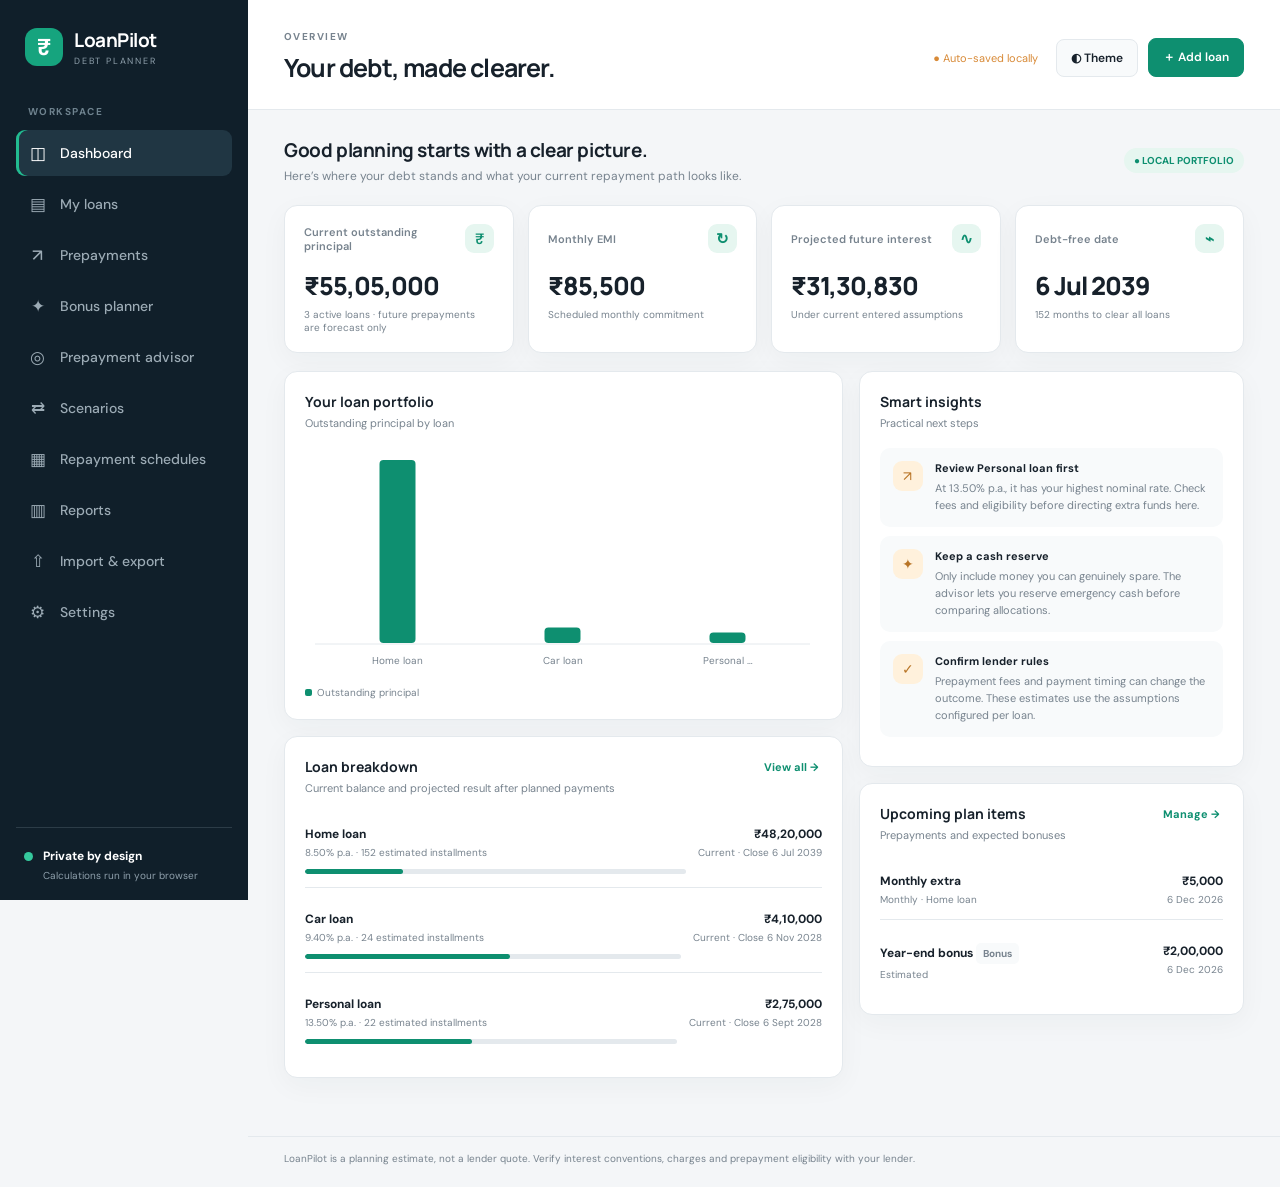
==== index.html @ 6a389bcb "Initial Commit" ====
<!doctype html>
<html lang="en">
<head>
<meta charset="utf-8"><meta name="viewport" content="width=device-width,initial-scale=1">
<title>LoanPilot — Debt Planner</title><link rel="stylesheet" href="styles.css">
</head>
<body>
<div class="app-shell">
<aside class="sidebar">
  <div class="brand"><div class="brand-mark">₹</div><div><strong>LoanPilot</strong><small>DEBT PLANNER</small></div></div>
  <div class="workspace-label">WORKSPACE</div>
  <nav id="nav">
    <button class="nav-item active" data-page="dashboard"><span>◫</span> Dashboard</button>
    <button class="nav-item" data-page="loans"><span>▤</span> My loans</button>
    <button class="nav-item" data-page="prepayments"><span>↗</span> Prepayments</button>
    <button class="nav-item" data-page="bonus"><span>✦</span> Bonus planner</button>
    <button class="nav-item" data-page="advisor"><span>◎</span> Prepayment advisor</button>
    <button class="nav-item" data-page="scenarios"><span>⇄</span> Scenarios</button>
    <button class="nav-item" data-page="schedule"><span>▦</span> Repayment schedules</button>
    <button class="nav-item" data-page="reports"><span>▥</span> Reports</button>
    <button class="nav-item" data-page="data"><span>⇧</span> Import & export</button>
    <button class="nav-item" data-page="settings"><span>⚙</span> Settings</button>
  </nav>
  <div class="sidebar-bottom"><div class="privacy-dot"></div><div><strong>Private by design</strong><small>Calculations run in your browser</small></div></div>
</aside>
<main class="main">
<header class="topbar"><div><div class="eyebrow" id="crumb">OVERVIEW</div><h1 id="pageTitle">Your debt, made clearer.</h1></div><div class="top-actions"><span id="saveStatus" class="save-status">● Unsaved changes</span><button class="btn hidden" id="resumeDraft">Resume loan draft</button><button class="btn btn-quiet" id="themeBtn">◐ Theme</button><button class="btn btn-primary" id="quickAdd">＋ Add loan</button></div></header>
<div id="content" class="content"></div>
<footer>LoanPilot is a planning estimate, not a lender quote. Verify interest conventions, charges and prepayment eligibility with your lender.</footer>
</main>
</div>
<div class="modal-backdrop hidden" id="modalBackdrop"><section class="modal" role="dialog" aria-modal="true"><div class="modal-head"><div><div class="eyebrow">PORTFOLIO</div><h2 id="modalTitle">Add loan</h2></div><button class="icon-btn" id="modalClose" aria-label="Close">×</button></div><form id="loanForm"><div class="form-grid">
<label>Loan name<input name="name" required placeholder="e.g. Home loan"></label>
<label>Lender / bank<input name="lender" placeholder="e.g. HDFC Bank"></label>
<label>Loan category<select name="category"><option>Home Loan</option><option>Personal Loan</option><option>Car Loan</option><option>Education Loan</option><option>Business Loan</option><option>Gold Loan</option><option>Loan Against Property</option><option>Other</option></select></label>
<label>Status<select name="status"><option>Active</option><option>Archived</option><option>Closed</option></select></label>
<label>Original amount (₹)<input name="originalAmount" type="number" min="0" step="0.01" required></label>
<label>Outstanding principal (₹)<input name="principal" type="number" min="0" step="0.01" required></label>
<label>Annual interest rate (%)<input name="rate" type="number" min="0" max="100" step="0.01" required></label>
<label>Monthly EMI (₹)<input name="emi" type="number" min="0" step="0.01" required></label>
<label>Remaining tenure (months)<input name="tenure" type="number" min="1" max="600" step="1" required></label>
<label>EMI due date<input name="dueDate" type="date" required></label>
<label>Interest method<select name="method"><option value="monthly">Monthly reducing balance</option><option value="daily">Daily outstanding (Actual/365)</option></select></label>
<label>Prepayment charge (%)<input name="feeRate" type="number" min="0" max="100" step="0.01" value="0"></label>
<label>Minimum prepayment (₹)<input name="minPrepay" type="number" min="0" step="1" value="0"></label>
<label>Monthly prepayment cap (% of outstanding, optional)<input name="monthlyPrepayLimitPct" type="number" min="0" max="100" step="0.01" placeholder="e.g. 10"><small>Limit is based on opening principal for each EMI month.</small></label>
<label>Financial-year cap (% of outstanding, optional)<input name="financialYearPrepayLimitPct" type="number" min="0" max="100" step="0.01" placeholder="e.g. 25"><small>Indian financial year (April–March); based on the first modeled balance in that FY. Leave blank for no cap.</small></label>
<label class="check-label"><input name="eligible" type="checkbox" checked> Eligible for prepayment</label>
<label class="wide">Notes<textarea name="notes" rows="2" placeholder="Optional lender-specific conditions"></textarea></label>
</div><div class="modal-actions"><button type="button" class="btn btn-quiet" id="cancelLoan">Cancel</button><button type="submit" class="btn btn-primary">Save loan</button></div></form></section></div>
<input type="file" id="fileInput" accept=".csv,.json" hidden>
<script src="calculations.js"></script><script src="prepayment-advisor.js"></script><script src="csv-utils.js"></script><script src="reports.js"></script><script src="app.js"></script>
</body></html>
---- styles.css ----
@import url('https://fonts.googleapis.com/css2?family=DM+Sans:wght@400;500;600;700&family=Manrope:wght@400;500;600;700;800&display=swap');
:root{--bg:#f4f6f8;--surface:#fff;--surface2:#f8fafb;--text:#17212b;--muted:#77838e;--line:#e4e9ed;--green:#0e8f70;--green2:#e6f6f0;--nav:#101f2a;--navmuted:#9cabb5;--orange:#d88a37;--red:#c95353;--shadow:0 8px 28px #132b3a0a}
*{box-sizing:border-box}body{margin:0;background:var(--bg);color:var(--text);font-family:'DM Sans',sans-serif;font-size:14px}h1,h2,h3,h4,p{margin-top:0}h1,h2,h3,.brand strong{font-family:Manrope,sans-serif}button,input,select,textarea{font:inherit}button{cursor:pointer}.app-shell{min-height:100vh;display:grid;grid-template-columns:248px minmax(0,1fr)}.sidebar{background:var(--nav);color:#fff;padding:27px 16px 18px;display:flex;flex-direction:column;min-height:100vh;position:sticky;top:0;height:100vh}.brand{display:flex;align-items:center;gap:11px;padding:0 9px 38px}.brand-mark{height:38px;width:38px;border-radius:12px;background:#16a47e;display:grid;place-items:center;font-size:23px;font-weight:800}.brand strong{font-size:19px;display:block;letter-spacing:-.5px}.brand small{display:block;font-size:9px;color:#8fa0ac;letter-spacing:1.8px;margin-top:2px}.workspace-label,.eyebrow{font-size:10px;font-weight:700;letter-spacing:1.45px;color:var(--muted)}.workspace-label{padding:0 12px 12px;color:#6e828e}.sidebar nav{display:grid;gap:5px}.nav-item{background:transparent;border:0;color:var(--navmuted);text-align:left;padding:12px;border-radius:9px;display:flex;align-items:center;gap:13px;font-weight:500;transition:.15s}.nav-item span{font-size:17px;width:19px;text-align:center}.nav-item:hover,.nav-item.active{background:#203643;color:#fff}.nav-item.active{box-shadow:inset 3px 0 #22bc91}.sidebar-bottom{margin-top:auto;border-top:1px solid #2c3c47;padding:20px 8px 0;display:flex;gap:10px;align-items:flex-start}.privacy-dot{width:9px;height:9px;background:#35c99d;border-radius:50%;margin-top:4px}.sidebar-bottom strong{font-size:12px;display:block}.sidebar-bottom small{font-size:10px;color:#8fa0ac;display:block;margin-top:5px}.main{min-width:0}.topbar{display:flex;align-items:center;justify-content:space-between;padding:30px 36px 24px;border-bottom:1px solid var(--line);background:var(--surface)}.topbar h1{font-size:25px;letter-spacing:-.8px;margin:7px 0 0}.top-actions{display:flex;align-items:center;gap:10px}.save-status{font-size:11px;color:var(--orange);margin-right:8px}.btn{border:1px solid var(--line);border-radius:8px;padding:10px 14px;font-weight:600;font-size:12px;background:var(--surface);color:var(--text);transition:.15s}.btn:hover{transform:translateY(-1px);box-shadow:var(--shadow)}.btn-primary{background:var(--green);color:#fff;border-color:var(--green)}.btn-quiet{background:var(--surface2)}.btn-danger{color:var(--red);border-color:#f0dada}.content{padding:27px 36px 42px;max-width:1600px;margin:auto}footer{font-size:10px;color:var(--muted);padding:15px 36px 22px;border-top:1px solid var(--line)}.welcome-row{display:flex;justify-content:space-between;align-items:center;margin-bottom:21px}.welcome-row h2{font-size:19px;letter-spacing:-.4px;margin:0 0 5px}.welcome-row p{margin:0;color:var(--muted);font-size:12px}.pill{display:inline-flex;align-items:center;gap:6px;border-radius:20px;padding:6px 10px;background:var(--green2);color:var(--green);font-size:10px;font-weight:700}.pill.gray{background:var(--surface2);color:var(--muted)}.stats-grid{display:grid;grid-template-columns:repeat(4,minmax(0,1fr));gap:14px;margin-bottom:18px}.stat-card,.panel,.loan-card{background:var(--surface);border:1px solid var(--line);border-radius:13px;box-shadow:var(--shadow)}.stat-card{padding:18px 19px;min-height:126px}.stat-top{display:flex;align-items:center;justify-content:space-between;color:var(--muted);font-size:11px;font-weight:600}.stat-icon{width:29px;height:29px;border-radius:9px;background:var(--green2);color:var(--green);display:grid;place-items:center;font-size:15px}.stat-value{font-family:Manrope,sans-serif;font-size:25px;font-weight:800;letter-spacing:-1px;margin:15px 0 5px;white-space:nowrap;overflow:hidden;text-overflow:ellipsis}.stat-foot{font-size:10px;color:var(--muted)}.dashboard-grid{display:grid;grid-template-columns:minmax(0,1.45fr) minmax(280px,1fr);gap:16px}.panel{padding:20px;margin-bottom:16px;min-width:0}.panel-head{display:flex;align-items:flex-start;justify-content:space-between;gap:12px;margin-bottom:18px}.panel-head h3{font-size:14px;margin:0 0 5px}.panel-head p{font-size:11px;color:var(--muted);margin:0}.link-btn{border:0;background:none;color:var(--green);font-size:11px;font-weight:700;padding:3px}.chart-wrap{height:230px;position:relative}.chart-wrap canvas{width:100%;height:100%}.legend{display:flex;gap:14px;font-size:10px;color:var(--muted);margin-top:8px}.legend span:before{content:'';display:inline-block;width:7px;height:7px;border-radius:2px;background:var(--green);margin-right:5px}.legend .orange:before{background:var(--orange)}.loan-list{display:grid;gap:10px}.loan-row{display:grid;grid-template-columns:minmax(0,1fr) auto;gap:12px;padding:13px 0;border-bottom:1px solid var(--line)}.loan-row:last-child{border:0}.loan-title{font-weight:700;font-size:12px}.loan-sub{font-size:10px;color:var(--muted);margin-top:4px}.loan-balance{text-align:right;font-weight:700;font-size:12px}.loan-balance small{display:block;color:var(--muted);font-weight:400;font-size:10px;margin-top:4px}.progress{height:5px;background:var(--line);border-radius:10px;overflow:hidden;margin-top:10px}.progress span{display:block;height:100%;background:var(--green);border-radius:10px}.insight{display:flex;gap:12px;padding:13px;background:var(--surface2);border-radius:10px;margin-bottom:9px}.insight-icon{width:30px;height:30px;flex-shrink:0;display:grid;place-items:center;border-radius:9px;background:#fff1dc;color:#b87425}.insight strong{font-size:11px;display:block;margin-bottom:5px}.insight p{font-size:11px;color:var(--muted);line-height:1.55;margin:0}.table-wrap{overflow:auto}table{width:100%;border-collapse:collapse;white-space:nowrap}th{text-align:left;padding:11px 12px;color:var(--muted);font-size:10px;text-transform:uppercase;letter-spacing:.7px;border-bottom:1px solid var(--line);background:var(--surface2)}td{padding:13px 12px;border-bottom:1px solid var(--line);font-size:12px}tr:last-child td{border-bottom:0}.num{text-align:right;font-variant-numeric:tabular-nums}.muted{color:var(--muted)}.loan-name-cell{font-weight:700}.loan-name-cell small{display:block;font-weight:400;color:var(--muted);margin-top:4px}.action-cell{display:flex;gap:5px}.small-btn{border:1px solid var(--line);border-radius:6px;padding:6px 8px;background:var(--surface);font-size:10px;font-weight:600}.small-btn:hover{border-color:var(--green);color:var(--green)}.section-heading{display:flex;justify-content:space-between;align-items:flex-start;gap:15px;margin-bottom:20px}.section-heading h2{font-size:19px;margin:0 0 5px}.section-heading p{font-size:12px;color:var(--muted);margin:0}.toolbar{display:flex;gap:8px;align-items:center;flex-wrap:wrap}.field,.toolbar input,.toolbar select{border:1px solid var(--line);background:var(--surface);color:var(--text);border-radius:8px;padding:10px 11px;min-width:120px}.toolbar input{min-width:180px}.empty{padding:40px 20px;text-align:center;color:var(--muted)}.empty strong{display:block;color:var(--text);font-size:14px;margin-bottom:8px}.form-grid{display:grid;grid-template-columns:repeat(2,minmax(0,1fr));gap:14px}.form-grid label,.control-label{display:flex;flex-direction:column;gap:7px;font-size:11px;font-weight:700;color:var(--muted)}input,select,textarea{color:var(--text)}.form-grid input,.form-grid select,.form-grid textarea,.control-input{width:100%;border:1px solid var(--line);border-radius:8px;padding:10px 11px;background:var(--surface);outline:none;min-width:0}.form-grid input:focus,.form-grid select:focus,.control-input:focus{border-color:var(--green);box-shadow:0 0 0 3px #0e8f7014}.wide{grid-column:1/-1}.check-label{display:flex!important;flex-direction:row!important;align-items:center;gap:8px}.check-label input{width:auto}.modal-backdrop{position:fixed;inset:0;background:#0b1822a6;display:grid;place-items:center;padding:20px;z-index:10}.hidden{display:none!important}.modal{background:var(--surface);width:min(800px,100%);max-height:92vh;overflow:auto;border-radius:15px;padding:24px;box-shadow:0 20px 70px #0003}.modal-head{display:flex;justify-content:space-between;align-items:flex-start;margin-bottom:23px}.modal-head h2{font-size:21px;margin:6px 0 0}.icon-btn{border:0;background:var(--surface2);width:30px;height:30px;border-radius:8px;font-size:20px}.modal-actions{display:flex;justify-content:flex-end;gap:9px;margin-top:22px}.two-col{display:grid;grid-template-columns:1fr 1fr;gap:16px}.control-panel{display:grid;grid-template-columns:repeat(3,minmax(0,1fr));gap:14px}.result-grid{display:grid;grid-template-columns:repeat(3,minmax(0,1fr));gap:12px;margin:16px 0}.result-card{background:var(--surface2);border:1px solid var(--line);border-radius:10px;padding:15px}.result-card small{color:var(--muted);font-size:10px}.result-card strong{display:block;font-family:Manrope,sans-serif;font-size:20px;margin:8px 0 4px}.result-card p{font-size:10px;color:var(--muted);margin:0}.strategy-list{display:grid;gap:9px}.strategy-item{border:1px solid var(--line);border-radius:10px;padding:13px;display:flex;justify-content:space-between;gap:12px;align-items:center}.strategy-item.best{border-color:#85cdb9;background:var(--green2)}.strategy-item strong{font-size:12px;display:block}.strategy-item small{display:block;color:var(--muted);font-size:10px;margin-top:4px}.strategy-item b{font-size:13px;text-align:right}.bar-row{display:grid;grid-template-columns:125px minmax(50px,1fr) 95px;gap:10px;align-items:center;font-size:11px;margin:13px 0}.bar-track{height:9px;background:var(--line);border-radius:10px;overflow:hidden}.bar-track span{height:100%;display:block;background:var(--green)}.warning{padding:12px 14px;background:#fff6e9;border:1px solid #f4dfbd;border-radius:9px;color:#895c26;font-size:11px;line-height:1.5;margin:14px 0}.success{padding:12px 14px;background:var(--green2);border-radius:9px;color:#16765e;font-size:11px;line-height:1.5;margin:14px 0}.inline-fields{display:flex;gap:9px;align-items:end;flex-wrap:wrap}.inline-fields label{flex:1;min-width:130px}.radio-line{display:flex;gap:15px;flex-wrap:wrap;color:var(--muted);font-size:11px}.radio-line label{display:flex;align-items:center;gap:5px}.badge{display:inline-block;background:var(--surface2);padding:4px 7px;border-radius:5px;color:var(--muted);font-size:10px}.kpi{font-size:11px;color:var(--muted)}.kpi b{color:var(--text)}body.dark{--bg:#10191f;--surface:#18242c;--surface2:#202e37;--text:#e7edf0;--muted:#a1afb8;--line:#30404a;--green2:#163e35;--shadow:0 8px 28px #00000012}body.dark .insight-icon{background:#463724}body.dark .success{background:#163e35}body.dark .warning{background:#453723;color:#f0c989}body.dark .topbar{border-color:var(--line)}body.dark .sidebar{background:#0b151b}body.dark .modal{background:var(--surface)}
@media(max-width:1150px){.app-shell{grid-template-columns:210px minmax(0,1fr)}.content{padding:24px}.topbar{padding:25px 24px}.stats-grid{grid-template-columns:repeat(2,minmax(0,1fr))}.dashboard-grid{grid-template-columns:1fr}.control-panel{grid-template-columns:repeat(2,minmax(0,1fr))}}
@media(max-width:720px){.app-shell{display:block}.sidebar{position:relative;height:auto;min-height:0;padding:15px}.brand{padding:0 5px 15px}.workspace-label,.sidebar-bottom{display:none}#nav{display:flex;overflow-x:auto;gap:5px;padding-bottom:2px}.nav-item{white-space:nowrap;padding:9px 11px;font-size:11px}.nav-item span{display:none}.topbar{padding:20px 16px;align-items:flex-start;gap:12px}.topbar h1{font-size:20px}.top-actions{flex-wrap:wrap;justify-content:flex-end}.save-status{display:none}.top-actions .btn{padding:9px;font-size:10px}.content{padding:19px 14px}.stats-grid{gap:9px}.stat-card{padding:14px;min-height:115px}.stat-value{font-size:20px}.stat-top{font-size:10px}.dashboard-grid,.two-col{grid-template-columns:1fr}.control-panel,.form-grid,.result-grid{grid-template-columns:1fr}.wide{grid-column:auto}.section-heading,.welcome-row{align-items:flex-start;flex-direction:column}.modal{padding:18px}.bar-row{grid-template-columns:95px minmax(40px,1fr) 75px}.bar-row .num{font-size:10px}footer{padding:14px;font-size:10px}}
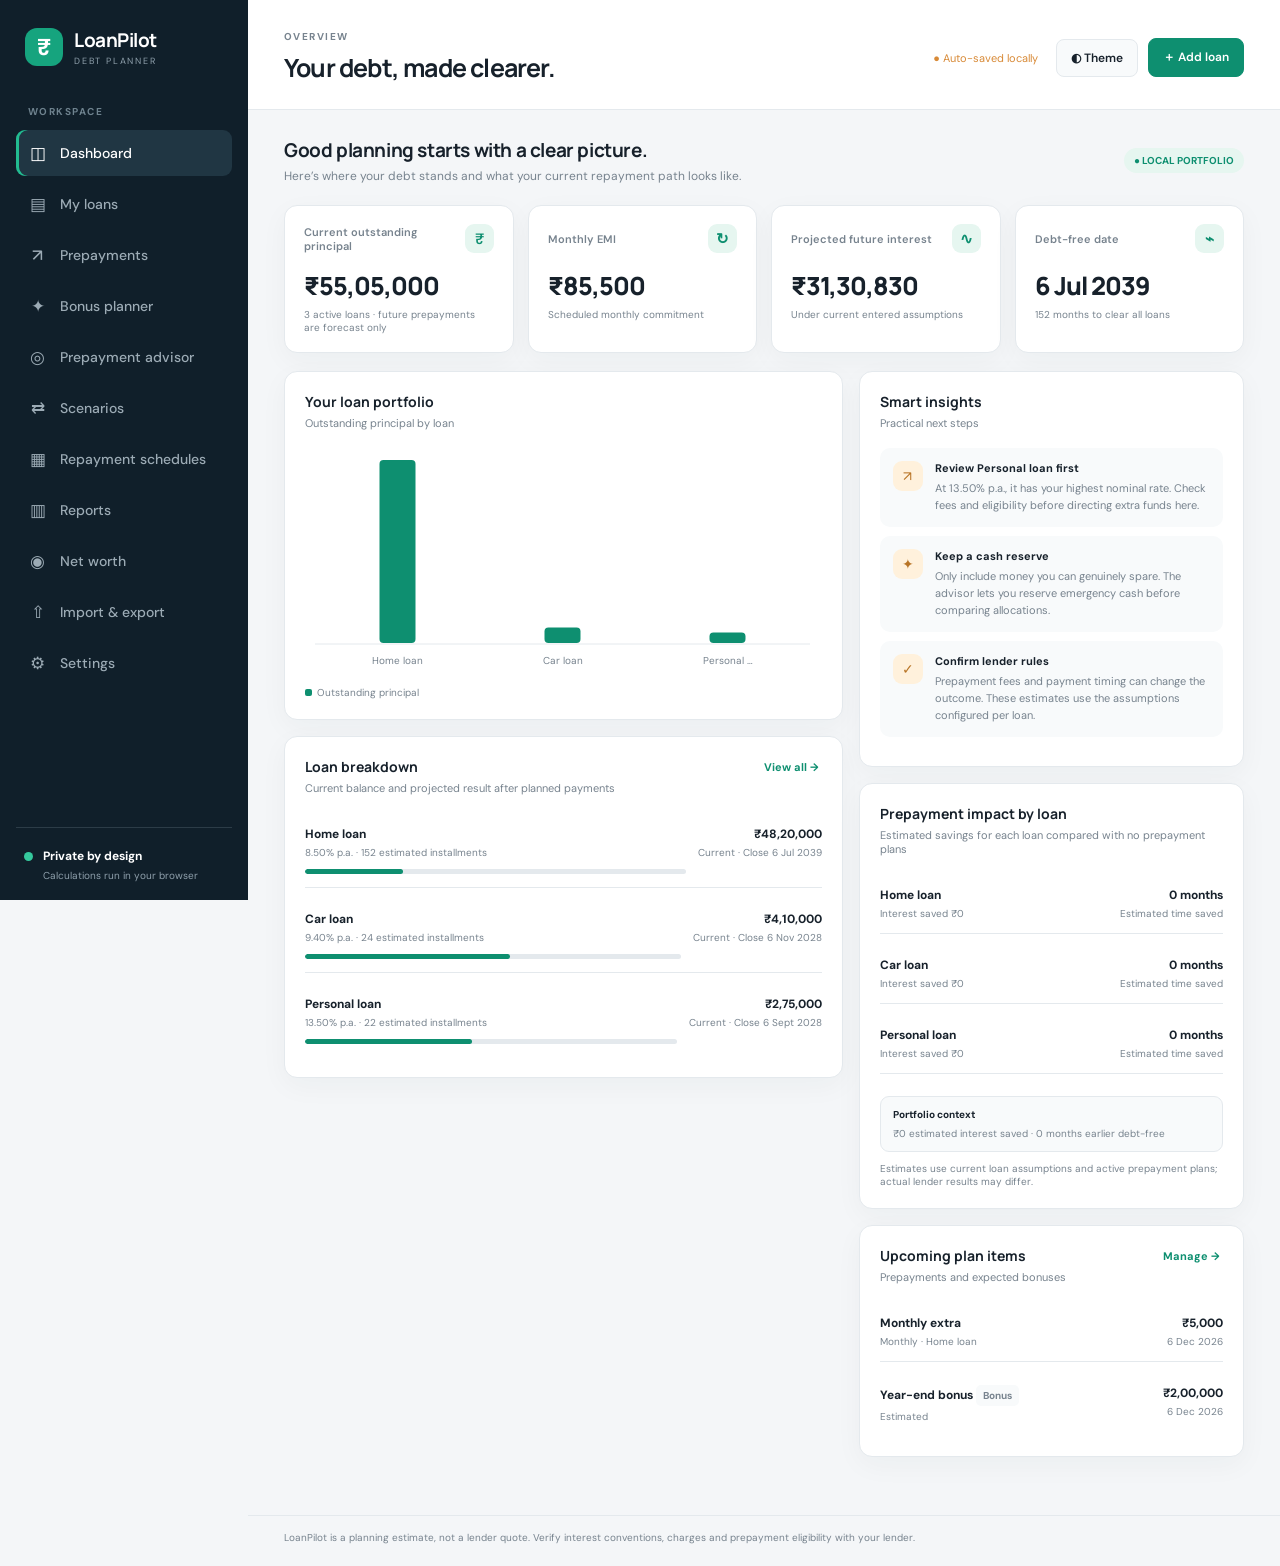
==== commit 7c9734a5: "Added Networth Feature" ====
--- a/index.html
+++ b/index.html
@@ -18,6 +18,7 @@
     <button class="nav-item" data-page="scenarios"><span>⇄</span> Scenarios</button>
     <button class="nav-item" data-page="schedule"><span>▦</span> Repayment schedules</button>
     <button class="nav-item" data-page="reports"><span>▥</span> Reports</button>
+    <button class="nav-item" data-page="networth"><span>◉</span> Net worth</button>
     <button class="nav-item" data-page="data"><span>⇧</span> Import & export</button>
     <button class="nav-item" data-page="settings"><span>⚙</span> Settings</button>
   </nav>
@@ -49,5 +50,5 @@
 <label class="wide">Notes<textarea name="notes" rows="2" placeholder="Optional lender-specific conditions"></textarea></label>
 </div><div class="modal-actions"><button type="button" class="btn btn-quiet" id="cancelLoan">Cancel</button><button type="submit" class="btn btn-primary">Save loan</button></div></form></section></div>
 <input type="file" id="fileInput" accept=".csv,.json" hidden>
-<script src="calculations.js"></script><script src="prepayment-advisor.js"></script><script src="csv-utils.js"></script><script src="reports.js"></script><script src="app.js"></script>
+<script src="calculations.js"></script><script src="prepayment-advisor.js"></script><script src="networth.js"></script><script src="csv-utils.js"></script><script src="reports.js"></script><script src="app.js"></script>
 </body></html>
--- a/styles.css
+++ b/styles.css
@@ -3,3 +3,13 @@
 *{box-sizing:border-box}body{margin:0;background:var(--bg);color:var(--text);font-family:'DM Sans',sans-serif;font-size:14px}h1,h2,h3,h4,p{margin-top:0}h1,h2,h3,.brand strong{font-family:Manrope,sans-serif}button,input,select,textarea{font:inherit}button{cursor:pointer}.app-shell{min-height:100vh;display:grid;grid-template-columns:248px minmax(0,1fr)}.sidebar{background:var(--nav);color:#fff;padding:27px 16px 18px;display:flex;flex-direction:column;min-height:100vh;position:sticky;top:0;height:100vh}.brand{display:flex;align-items:center;gap:11px;padding:0 9px 38px}.brand-mark{height:38px;width:38px;border-radius:12px;background:#16a47e;display:grid;place-items:center;font-size:23px;font-weight:800}.brand strong{font-size:19px;display:block;letter-spacing:-.5px}.brand small{display:block;font-size:9px;color:#8fa0ac;letter-spacing:1.8px;margin-top:2px}.workspace-label,.eyebrow{font-size:10px;font-weight:700;letter-spacing:1.45px;color:var(--muted)}.workspace-label{padding:0 12px 12px;color:#6e828e}.sidebar nav{display:grid;gap:5px}.nav-item{background:transparent;border:0;color:var(--navmuted);text-align:left;padding:12px;border-radius:9px;display:flex;align-items:center;gap:13px;font-weight:500;transition:.15s}.nav-item span{font-size:17px;width:19px;text-align:center}.nav-item:hover,.nav-item.active{background:#203643;color:#fff}.nav-item.active{box-shadow:inset 3px 0 #22bc91}.sidebar-bottom{margin-top:auto;border-top:1px solid #2c3c47;padding:20px 8px 0;display:flex;gap:10px;align-items:flex-start}.privacy-dot{width:9px;height:9px;background:#35c99d;border-radius:50%;margin-top:4px}.sidebar-bottom strong{font-size:12px;display:block}.sidebar-bottom small{font-size:10px;color:#8fa0ac;display:block;margin-top:5px}.main{min-width:0}.topbar{display:flex;align-items:center;justify-content:space-between;padding:30px 36px 24px;border-bottom:1px solid var(--line);background:var(--surface)}.topbar h1{font-size:25px;letter-spacing:-.8px;margin:7px 0 0}.top-actions{display:flex;align-items:center;gap:10px}.save-status{font-size:11px;color:var(--orange);margin-right:8px}.btn{border:1px solid var(--line);border-radius:8px;padding:10px 14px;font-weight:600;font-size:12px;background:var(--surface);color:var(--text);transition:.15s}.btn:hover{transform:translateY(-1px);box-shadow:var(--shadow)}.btn-primary{background:var(--green);color:#fff;border-color:var(--green)}.btn-quiet{background:var(--surface2)}.btn-danger{color:var(--red);border-color:#f0dada}.content{padding:27px 36px 42px;max-width:1600px;margin:auto}footer{font-size:10px;color:var(--muted);padding:15px 36px 22px;border-top:1px solid var(--line)}.welcome-row{display:flex;justify-content:space-between;align-items:center;margin-bottom:21px}.welcome-row h2{font-size:19px;letter-spacing:-.4px;margin:0 0 5px}.welcome-row p{margin:0;color:var(--muted);font-size:12px}.pill{display:inline-flex;align-items:center;gap:6px;border-radius:20px;padding:6px 10px;background:var(--green2);color:var(--green);font-size:10px;font-weight:700}.pill.gray{background:var(--surface2);color:var(--muted)}.stats-grid{display:grid;grid-template-columns:repeat(4,minmax(0,1fr));gap:14px;margin-bottom:18px}.stat-card,.panel,.loan-card{background:var(--surface);border:1px solid var(--line);border-radius:13px;box-shadow:var(--shadow)}.stat-card{padding:18px 19px;min-height:126px}.stat-top{display:flex;align-items:center;justify-content:space-between;color:var(--muted);font-size:11px;font-weight:600}.stat-icon{width:29px;height:29px;border-radius:9px;background:var(--green2);color:var(--green);display:grid;place-items:center;font-size:15px}.stat-value{font-family:Manrope,sans-serif;font-size:25px;font-weight:800;letter-spacing:-1px;margin:15px 0 5px;white-space:nowrap;overflow:hidden;text-overflow:ellipsis}.stat-foot{font-size:10px;color:var(--muted)}.dashboard-grid{display:grid;grid-template-columns:minmax(0,1.45fr) minmax(280px,1fr);gap:16px}.panel{padding:20px;margin-bottom:16px;min-width:0}.panel-head{display:flex;align-items:flex-start;justify-content:space-between;gap:12px;margin-bottom:18px}.panel-head h3{font-size:14px;margin:0 0 5px}.panel-head p{font-size:11px;color:var(--muted);margin:0}.link-btn{border:0;background:none;color:var(--green);font-size:11px;font-weight:700;padding:3px}.chart-wrap{height:230px;position:relative}.chart-wrap canvas{width:100%;height:100%}.legend{display:flex;gap:14px;font-size:10px;color:var(--muted);margin-top:8px}.legend span:before{content:'';display:inline-block;width:7px;height:7px;border-radius:2px;background:var(--green);margin-right:5px}.legend .orange:before{background:var(--orange)}.loan-list{display:grid;gap:10px}.loan-row{display:grid;grid-template-columns:minmax(0,1fr) auto;gap:12px;padding:13px 0;border-bottom:1px solid var(--line)}.loan-row:last-child{border:0}.loan-title{font-weight:700;font-size:12px}.loan-sub{font-size:10px;color:var(--muted);margin-top:4px}.loan-balance{text-align:right;font-weight:700;font-size:12px}.loan-balance small{display:block;color:var(--muted);font-weight:400;font-size:10px;margin-top:4px}.progress{height:5px;background:var(--line);border-radius:10px;overflow:hidden;margin-top:10px}.progress span{display:block;height:100%;background:var(--green);border-radius:10px}.insight{display:flex;gap:12px;padding:13px;background:var(--surface2);border-radius:10px;margin-bottom:9px}.insight-icon{width:30px;height:30px;flex-shrink:0;display:grid;place-items:center;border-radius:9px;background:#fff1dc;color:#b87425}.insight strong{font-size:11px;display:block;margin-bottom:5px}.insight p{font-size:11px;color:var(--muted);line-height:1.55;margin:0}.table-wrap{overflow:auto}table{width:100%;border-collapse:collapse;white-space:nowrap}th{text-align:left;padding:11px 12px;color:var(--muted);font-size:10px;text-transform:uppercase;letter-spacing:.7px;border-bottom:1px solid var(--line);background:var(--surface2)}td{padding:13px 12px;border-bottom:1px solid var(--line);font-size:12px}tr:last-child td{border-bottom:0}.num{text-align:right;font-variant-numeric:tabular-nums}.muted{color:var(--muted)}.loan-name-cell{font-weight:700}.loan-name-cell small{display:block;font-weight:400;color:var(--muted);margin-top:4px}.action-cell{display:flex;gap:5px}.small-btn{border:1px solid var(--line);border-radius:6px;padding:6px 8px;background:var(--surface);font-size:10px;font-weight:600}.small-btn:hover{border-color:var(--green);color:var(--green)}.section-heading{display:flex;justify-content:space-between;align-items:flex-start;gap:15px;margin-bottom:20px}.section-heading h2{font-size:19px;margin:0 0 5px}.section-heading p{font-size:12px;color:var(--muted);margin:0}.toolbar{display:flex;gap:8px;align-items:center;flex-wrap:wrap}.field,.toolbar input,.toolbar select{border:1px solid var(--line);background:var(--surface);color:var(--text);border-radius:8px;padding:10px 11px;min-width:120px}.toolbar input{min-width:180px}.empty{padding:40px 20px;text-align:center;color:var(--muted)}.empty strong{display:block;color:var(--text);font-size:14px;margin-bottom:8px}.form-grid{display:grid;grid-template-columns:repeat(2,minmax(0,1fr));gap:14px}.form-grid label,.control-label{display:flex;flex-direction:column;gap:7px;font-size:11px;font-weight:700;color:var(--muted)}input,select,textarea{color:var(--text)}.form-grid input,.form-grid select,.form-grid textarea,.control-input{width:100%;border:1px solid var(--line);border-radius:8px;padding:10px 11px;background:var(--surface);outline:none;min-width:0}.form-grid input:focus,.form-grid select:focus,.control-input:focus{border-color:var(--green);box-shadow:0 0 0 3px #0e8f7014}.wide{grid-column:1/-1}.check-label{display:flex!important;flex-direction:row!important;align-items:center;gap:8px}.check-label input{width:auto}.modal-backdrop{position:fixed;inset:0;background:#0b1822a6;display:grid;place-items:center;padding:20px;z-index:10}.hidden{display:none!important}.modal{background:var(--surface);width:min(800px,100%);max-height:92vh;overflow:auto;border-radius:15px;padding:24px;box-shadow:0 20px 70px #0003}.modal-head{display:flex;justify-content:space-between;align-items:flex-start;margin-bottom:23px}.modal-head h2{font-size:21px;margin:6px 0 0}.icon-btn{border:0;background:var(--surface2);width:30px;height:30px;border-radius:8px;font-size:20px}.modal-actions{display:flex;justify-content:flex-end;gap:9px;margin-top:22px}.two-col{display:grid;grid-template-columns:1fr 1fr;gap:16px}.control-panel{display:grid;grid-template-columns:repeat(3,minmax(0,1fr));gap:14px}.result-grid{display:grid;grid-template-columns:repeat(3,minmax(0,1fr));gap:12px;margin:16px 0}.result-card{background:var(--surface2);border:1px solid var(--line);border-radius:10px;padding:15px}.result-card small{color:var(--muted);font-size:10px}.result-card strong{display:block;font-family:Manrope,sans-serif;font-size:20px;margin:8px 0 4px}.result-card p{font-size:10px;color:var(--muted);margin:0}.strategy-list{display:grid;gap:9px}.strategy-item{border:1px solid var(--line);border-radius:10px;padding:13px;display:flex;justify-content:space-between;gap:12px;align-items:center}.strategy-item.best{border-color:#85cdb9;background:var(--green2)}.strategy-item strong{font-size:12px;display:block}.strategy-item small{display:block;color:var(--muted);font-size:10px;margin-top:4px}.strategy-item b{font-size:13px;text-align:right}.bar-row{display:grid;grid-template-columns:125px minmax(50px,1fr) 95px;gap:10px;align-items:center;font-size:11px;margin:13px 0}.bar-track{height:9px;background:var(--line);border-radius:10px;overflow:hidden}.bar-track span{height:100%;display:block;background:var(--green)}.warning{padding:12px 14px;background:#fff6e9;border:1px solid #f4dfbd;border-radius:9px;color:#895c26;font-size:11px;line-height:1.5;margin:14px 0}.success{padding:12px 14px;background:var(--green2);border-radius:9px;color:#16765e;font-size:11px;line-height:1.5;margin:14px 0}.inline-fields{display:flex;gap:9px;align-items:end;flex-wrap:wrap}.inline-fields label{flex:1;min-width:130px}.radio-line{display:flex;gap:15px;flex-wrap:wrap;color:var(--muted);font-size:11px}.radio-line label{display:flex;align-items:center;gap:5px}.badge{display:inline-block;background:var(--surface2);padding:4px 7px;border-radius:5px;color:var(--muted);font-size:10px}.kpi{font-size:11px;color:var(--muted)}.kpi b{color:var(--text)}body.dark{--bg:#10191f;--surface:#18242c;--surface2:#202e37;--text:#e7edf0;--muted:#a1afb8;--line:#30404a;--green2:#163e35;--shadow:0 8px 28px #00000012}body.dark .insight-icon{background:#463724}body.dark .success{background:#163e35}body.dark .warning{background:#453723;color:#f0c989}body.dark .topbar{border-color:var(--line)}body.dark .sidebar{background:#0b151b}body.dark .modal{background:var(--surface)}
 @media(max-width:1150px){.app-shell{grid-template-columns:210px minmax(0,1fr)}.content{padding:24px}.topbar{padding:25px 24px}.stats-grid{grid-template-columns:repeat(2,minmax(0,1fr))}.dashboard-grid{grid-template-columns:1fr}.control-panel{grid-template-columns:repeat(2,minmax(0,1fr))}}
 @media(max-width:720px){.app-shell{display:block}.sidebar{position:relative;height:auto;min-height:0;padding:15px}.brand{padding:0 5px 15px}.workspace-label,.sidebar-bottom{display:none}#nav{display:flex;overflow-x:auto;gap:5px;padding-bottom:2px}.nav-item{white-space:nowrap;padding:9px 11px;font-size:11px}.nav-item span{display:none}.topbar{padding:20px 16px;align-items:flex-start;gap:12px}.topbar h1{font-size:20px}.top-actions{flex-wrap:wrap;justify-content:flex-end}.save-status{display:none}.top-actions .btn{padding:9px;font-size:10px}.content{padding:19px 14px}.stats-grid{gap:9px}.stat-card{padding:14px;min-height:115px}.stat-value{font-size:20px}.stat-top{font-size:10px}.dashboard-grid,.two-col{grid-template-columns:1fr}.control-panel,.form-grid,.result-grid{grid-template-columns:1fr}.wide{grid-column:auto}.section-heading,.welcome-row{align-items:flex-start;flex-direction:column}.modal{padding:18px}.bar-row{grid-template-columns:95px minmax(40px,1fr) 75px}.bar-row .num{font-size:10px}footer{padding:14px;font-size:10px}}
+.prepayment-impact-grid{grid-template-columns:repeat(2,minmax(0,1fr))}
+.portfolio-context{display:flex;flex-wrap:wrap;justify-content:space-between;gap:6px 14px;margin-top:12px;padding:11px 12px;border:1px solid var(--line);border-radius:9px;background:var(--surface2);font-size:10px;color:var(--muted)}
+.portfolio-context strong{color:var(--text)}
+.strategy-loan-outcomes{display:grid;gap:7px;margin-top:12px}
+.strategy-loan-outcomes>div{display:grid;grid-template-columns:minmax(80px,1fr) auto;gap:2px 10px;padding:9px 10px;border-radius:8px;background:var(--surface2);font-size:11px}
+.strategy-loan-outcomes strong{text-align:right}
+.strategy-loan-outcomes small{grid-column:1/-1;color:var(--muted)}
+.scenario-selected-results{margin:14px 0}
+@media(max-width:720px){.prepayment-impact-grid{grid-template-columns:1fr}}
+.sidebar nav{flex:1;min-height:0;overflow-y:auto;align-content:start}.networth-intro{display:flex;justify-content:space-between;align-items:flex-start;gap:18px;padding:18px 20px;margin-bottom:16px;border:1px solid #cce9de;border-radius:13px;background:linear-gradient(120deg,#eef9f5,var(--surface))}.networth-intro strong{font-family:Manrope,sans-serif;font-size:14px}.networth-intro p{max-width:760px;color:var(--muted);font-size:11px;line-height:1.6;margin:6px 0 0}.projection-control{display:flex;align-items:center;justify-content:space-between;gap:24px}.projection-control h3{font-size:13px;margin:0 0 5px}.projection-control p{font-size:11px;color:var(--muted);margin:0}.projection-slider{width:min(430px,55%);display:grid;grid-template-columns:1fr;gap:8px;color:var(--green);font-size:12px;font-weight:700}.projection-slider input{width:100%;accent-color:var(--green)}.slider-range{display:flex;justify-content:space-between;font-size:9px;color:var(--muted);font-weight:500}.networth-stats{margin-bottom:16px}.networth-chart-wrap{height:280px;position:relative}.networth-chart-wrap canvas{width:100%;height:100%}.networth-legend{display:flex;flex-wrap:wrap;gap:16px;margin-top:8px;color:var(--muted);font-size:10px}.networth-legend span:before{content:'';display:inline-block;width:8px;height:8px;border-radius:50%;margin-right:6px;background:#0e8f70}.networth-legend .nw-liabilities:before{background:#d88a37}.networth-legend .nw-total:before{background:#4773c2}.networth-table{max-height:340px;margin-top:22px}.networth-table thead{position:sticky;top:0;z-index:1}.networth-editors{display:grid;grid-template-columns:repeat(2,minmax(0,1fr));gap:16px}.networth-editors .panel{min-width:0}.networth-input-table{min-width:610px}.networth-input-table td{vertical-align:middle}.networth-input-table .control-input{min-width:92px;padding:8px;font-size:11px}.networth-input-table td:first-child .control-input{min-width:150px}.networth-input-table td:last-child{padding-left:4px;padding-right:0}.networth-input-table .num{text-align:right}.assumption-fields{display:grid;grid-template-columns:repeat(2,minmax(0,1fr));gap:16px;max-width:680px}.assumption-fields small{font-size:10px;font-weight:400;color:var(--muted)}.networth-mix{display:grid;grid-template-columns:repeat(2,minmax(0,1fr));gap:14px 22px}.networth-mix-row>div:first-child{display:flex;justify-content:space-between;gap:12px;font-size:11px}.networth-mix-row strong{font-variant-numeric:tabular-nums}.networth-mix-row .progress{margin-top:7px}.networth-mix-row .progress span{background:linear-gradient(90deg,var(--green),#56c4a1)}@media(max-width:1050px){.networth-editors{grid-template-columns:1fr}.networth-mix{grid-template-columns:1fr}}@media(max-width:720px){.networth-intro,.projection-control{align-items:flex-start;flex-direction:column}.projection-slider{width:100%}.networth-stats{grid-template-columns:repeat(2,minmax(0,1fr))}.assumption-fields{grid-template-columns:1fr}.networth-chart-wrap{height:230px}}
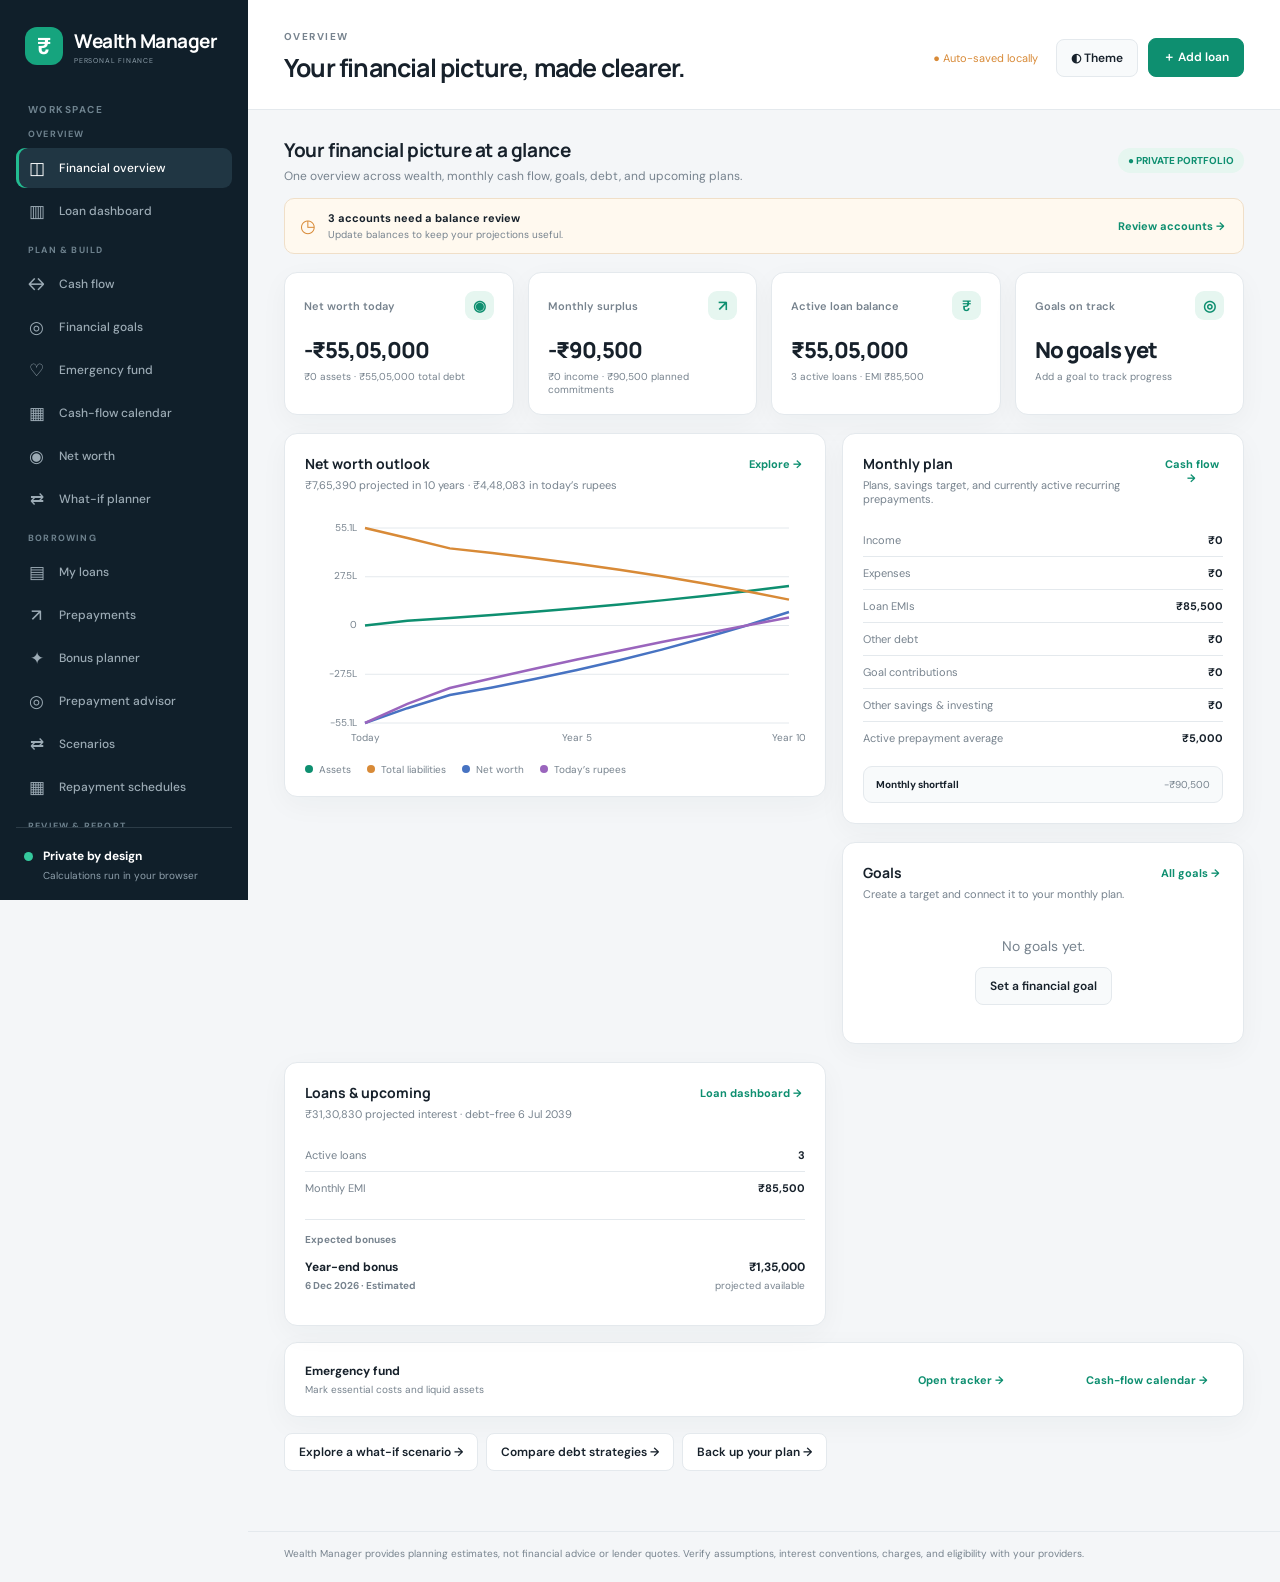
==== commit c8ebc1c0: "Refactor LoanPilot to Wealth Manager: Update test files, introduce financial planning module, and cr" ====
--- a/index.html
+++ b/index.html
@@ -2,32 +2,49 @@
 <html lang="en">
 <head>
 <meta charset="utf-8"><meta name="viewport" content="width=device-width,initial-scale=1">
-<title>LoanPilot — Debt Planner</title><link rel="stylesheet" href="styles.css">
+<title>Wealth Manager</title><link rel="stylesheet" href="styles.css">
 </head>
 <body>
 <div class="app-shell">
 <aside class="sidebar">
-  <div class="brand"><div class="brand-mark">₹</div><div><strong>LoanPilot</strong><small>DEBT PLANNER</small></div></div>
+  <div class="brand"><div class="brand-mark">₹</div><div><strong>Wealth Manager</strong><small>PERSONAL FINANCE</small></div></div>
   <div class="workspace-label">WORKSPACE</div>
   <nav id="nav">
-    <button class="nav-item active" data-page="dashboard"><span>◫</span> Dashboard</button>
-    <button class="nav-item" data-page="loans"><span>▤</span> My loans</button>
-    <button class="nav-item" data-page="prepayments"><span>↗</span> Prepayments</button>
-    <button class="nav-item" data-page="bonus"><span>✦</span> Bonus planner</button>
-    <button class="nav-item" data-page="advisor"><span>◎</span> Prepayment advisor</button>
-    <button class="nav-item" data-page="scenarios"><span>⇄</span> Scenarios</button>
-    <button class="nav-item" data-page="schedule"><span>▦</span> Repayment schedules</button>
-    <button class="nav-item" data-page="reports"><span>▥</span> Reports</button>
-    <button class="nav-item" data-page="networth"><span>◉</span> Net worth</button>
-    <button class="nav-item" data-page="data"><span>⇧</span> Import & export</button>
-    <button class="nav-item" data-page="settings"><span>⚙</span> Settings</button>
+    <div class="nav-group"><div class="nav-group-label">OVERVIEW</div>
+      <button class="nav-item active" data-page="dashboard"><span>◫</span> Financial overview</button>
+      <button class="nav-item" data-page="loanDashboard"><span>▥</span> Loan dashboard</button>
+    </div>
+    <div class="nav-group"><div class="nav-group-label">PLAN & BUILD</div>
+      <button class="nav-item" data-page="cashflow"><span>↔</span> Cash flow</button>
+      <button class="nav-item" data-page="goals"><span>◎</span> Financial goals</button>
+      <button class="nav-item" data-page="emergencyFund"><span>♡</span> Emergency fund</button>
+      <button class="nav-item" data-page="calendar"><span>▦</span> Cash-flow calendar</button>
+      <button class="nav-item" data-page="networth"><span>◉</span> Net worth</button>
+      <button class="nav-item" data-page="whatif"><span>⇄</span> What-if planner</button>
+    </div>
+    <div class="nav-group"><div class="nav-group-label">BORROWING</div>
+      <button class="nav-item" data-page="loans"><span>▤</span> My loans</button>
+      <button class="nav-item" data-page="prepayments"><span>↗</span> Prepayments</button>
+      <button class="nav-item" data-page="bonus"><span>✦</span> Bonus planner</button>
+      <button class="nav-item" data-page="advisor"><span>◎</span> Prepayment advisor</button>
+      <button class="nav-item" data-page="scenarios"><span>⇄</span> Scenarios</button>
+      <button class="nav-item" data-page="schedule"><span>▦</span> Repayment schedules</button>
+    </div>
+    <div class="nav-group"><div class="nav-group-label">REVIEW & REPORT</div>
+      <button class="nav-item" data-page="reports"><span>▥</span> Reports</button>
+      <button class="nav-item" data-page="reviews"><span>◷</span> Account reviews</button>
+    </div>
+    <div class="nav-group"><div class="nav-group-label">PORTFOLIO</div>
+      <button class="nav-item" data-page="data"><span>⇧</span> Import & export</button>
+      <button class="nav-item" data-page="settings"><span>⚙</span> Settings</button>
+    </div>
   </nav>
   <div class="sidebar-bottom"><div class="privacy-dot"></div><div><strong>Private by design</strong><small>Calculations run in your browser</small></div></div>
 </aside>
 <main class="main">
 <header class="topbar"><div><div class="eyebrow" id="crumb">OVERVIEW</div><h1 id="pageTitle">Your debt, made clearer.</h1></div><div class="top-actions"><span id="saveStatus" class="save-status">● Unsaved changes</span><button class="btn hidden" id="resumeDraft">Resume loan draft</button><button class="btn btn-quiet" id="themeBtn">◐ Theme</button><button class="btn btn-primary" id="quickAdd">＋ Add loan</button></div></header>
 <div id="content" class="content"></div>
-<footer>LoanPilot is a planning estimate, not a lender quote. Verify interest conventions, charges and prepayment eligibility with your lender.</footer>
+<footer>Wealth Manager provides planning estimates, not financial advice or lender quotes. Verify assumptions, interest conventions, charges, and eligibility with your providers.</footer>
 </main>
 </div>
 <div class="modal-backdrop hidden" id="modalBackdrop"><section class="modal" role="dialog" aria-modal="true"><div class="modal-head"><div><div class="eyebrow">PORTFOLIO</div><h2 id="modalTitle">Add loan</h2></div><button class="icon-btn" id="modalClose" aria-label="Close">×</button></div><form id="loanForm"><div class="form-grid">
@@ -50,5 +67,5 @@
 <label class="wide">Notes<textarea name="notes" rows="2" placeholder="Optional lender-specific conditions"></textarea></label>
 </div><div class="modal-actions"><button type="button" class="btn btn-quiet" id="cancelLoan">Cancel</button><button type="submit" class="btn btn-primary">Save loan</button></div></form></section></div>
 <input type="file" id="fileInput" accept=".csv,.json" hidden>
-<script src="calculations.js"></script><script src="prepayment-advisor.js"></script><script src="networth.js"></script><script src="csv-utils.js"></script><script src="reports.js"></script><script src="app.js"></script>
+<script src="calculations.js"></script><script src="prepayment-advisor.js"></script><script src="networth.js"></script><script src="financial-planning.js"></script><script src="csv-utils.js"></script><script src="reports.js"></script><script src="app.js"></script>
 </body></html>
--- a/styles.css
+++ b/styles.css
@@ -13,3 +13,7 @@
 .scenario-selected-results{margin:14px 0}
 @media(max-width:720px){.prepayment-impact-grid{grid-template-columns:1fr}}
 .sidebar nav{flex:1;min-height:0;overflow-y:auto;align-content:start}.networth-intro{display:flex;justify-content:space-between;align-items:flex-start;gap:18px;padding:18px 20px;margin-bottom:16px;border:1px solid #cce9de;border-radius:13px;background:linear-gradient(120deg,#eef9f5,var(--surface))}.networth-intro strong{font-family:Manrope,sans-serif;font-size:14px}.networth-intro p{max-width:760px;color:var(--muted);font-size:11px;line-height:1.6;margin:6px 0 0}.projection-control{display:flex;align-items:center;justify-content:space-between;gap:24px}.projection-control h3{font-size:13px;margin:0 0 5px}.projection-control p{font-size:11px;color:var(--muted);margin:0}.projection-slider{width:min(430px,55%);display:grid;grid-template-columns:1fr;gap:8px;color:var(--green);font-size:12px;font-weight:700}.projection-slider input{width:100%;accent-color:var(--green)}.slider-range{display:flex;justify-content:space-between;font-size:9px;color:var(--muted);font-weight:500}.networth-stats{margin-bottom:16px}.networth-chart-wrap{height:280px;position:relative}.networth-chart-wrap canvas{width:100%;height:100%}.networth-legend{display:flex;flex-wrap:wrap;gap:16px;margin-top:8px;color:var(--muted);font-size:10px}.networth-legend span:before{content:'';display:inline-block;width:8px;height:8px;border-radius:50%;margin-right:6px;background:#0e8f70}.networth-legend .nw-liabilities:before{background:#d88a37}.networth-legend .nw-total:before{background:#4773c2}.networth-table{max-height:340px;margin-top:22px}.networth-table thead{position:sticky;top:0;z-index:1}.networth-editors{display:grid;grid-template-columns:repeat(2,minmax(0,1fr));gap:16px}.networth-editors .panel{min-width:0}.networth-input-table{min-width:610px}.networth-input-table td{vertical-align:middle}.networth-input-table .control-input{min-width:92px;padding:8px;font-size:11px}.networth-input-table td:first-child .control-input{min-width:150px}.networth-input-table td:last-child{padding-left:4px;padding-right:0}.networth-input-table .num{text-align:right}.assumption-fields{display:grid;grid-template-columns:repeat(2,minmax(0,1fr));gap:16px;max-width:680px}.assumption-fields small{font-size:10px;font-weight:400;color:var(--muted)}.networth-mix{display:grid;grid-template-columns:repeat(2,minmax(0,1fr));gap:14px 22px}.networth-mix-row>div:first-child{display:flex;justify-content:space-between;gap:12px;font-size:11px}.networth-mix-row strong{font-variant-numeric:tabular-nums}.networth-mix-row .progress{margin-top:7px}.networth-mix-row .progress span{background:linear-gradient(90deg,var(--green),#56c4a1)}@media(max-width:1050px){.networth-editors{grid-template-columns:1fr}.networth-mix{grid-template-columns:1fr}}@media(max-width:720px){.networth-intro,.projection-control{align-items:flex-start;flex-direction:column}.projection-slider{width:100%}.networth-stats{grid-template-columns:repeat(2,minmax(0,1fr))}.assumption-fields{grid-template-columns:1fr}.networth-chart-wrap{height:230px}}
+.networth-legend .nw-real:before{background:#9a65bd}.cashflow-bars{display:grid;gap:18px}.cashflow-bar>div:first-child{display:flex;align-items:center;justify-content:space-between;font-size:11px}.cashflow-bar strong{font-variant-numeric:tabular-nums}.cashflow-bar .progress{height:8px;margin-top:7px}.goal-grid{display:grid;grid-template-columns:repeat(2,minmax(0,1fr));gap:0 16px}.goal-card{min-width:0}.goal-card h3{margin:0}.goal-name-input{width:100%;max-width:250px;border:0;border-bottom:1px solid var(--line);padding:4px 0;color:var(--text);font:inherit;font-weight:700;background:transparent}.goal-amounts{display:flex;align-items:baseline;gap:6px;margin:20px 0 8px}.goal-amounts strong{font:800 23px Manrope,sans-serif;letter-spacing:-.7px}.goal-amounts span,.goal-progress-label{color:var(--muted);font-size:10px}.goal-progress{height:9px}.goal-progress-label{display:flex;justify-content:space-between;margin-top:7px}.goal-fields{display:grid;grid-template-columns:repeat(2,minmax(0,1fr));gap:12px;margin-top:20px}.goal-fields .control-input,.scenario-assumptions .control-input{min-width:0}.scenario-assumptions{display:grid;grid-template-columns:repeat(2,minmax(0,1fr));gap:18px}.scenario-assumptions input[type=range]{width:100%;accent-color:var(--green)}.scenario-assumptions .control-label span{color:var(--green);font-weight:700}.review-due{background:#fff0e8;color:#a35b20}.review-date{min-width:145px!important}.review-interval{width:88px;min-width:70px!important}.badge.review-due{border:0}.goal-card .portfolio-context{margin-top:16px}.cashflow-bars+.portfolio-context{margin-top:20px}@media(max-width:1050px){.goal-grid{grid-template-columns:1fr}}@media(max-width:720px){.scenario-assumptions,.goal-fields{grid-template-columns:1fr}.cashflow-bars{gap:14px}.review-date{min-width:125px!important}}
+.dashboard-review-alert{display:flex;align-items:center;gap:12px;margin:-7px 0 18px;padding:12px 15px;border:1px solid #f0dfc8;border-radius:10px;background:#fff9ef}.dashboard-review-alert>span{font-size:18px;color:var(--orange)}.dashboard-review-alert>div{display:grid;gap:3px;flex:1}.dashboard-review-alert strong{font-size:11px}.dashboard-review-alert small{font-size:10px;color:var(--muted)}.brand small{font-size:7px;letter-spacing:.8px;white-space:nowrap}
+.sidebar nav{display:flex;flex-direction:column;gap:13px}.nav-group{display:grid;gap:3px}.nav-group-label{padding:0 12px 5px;color:#6e828e;font-size:9px;font-weight:700;letter-spacing:1.2px}.nav-item{padding:9px 11px;font-size:12px}.overview-grid{display:grid;grid-template-columns:minmax(0,1.35fr) minmax(280px,1fr);gap:2px 16px;align-items:start}.overview-wealth{grid-row:span 2}.overview-chart{height:245px}.overview-breakdown{display:grid;gap:0}.overview-breakdown>div{display:flex;justify-content:space-between;gap:12px;padding:9px 0;border-bottom:1px solid var(--line);font-size:11px}.overview-breakdown>div:last-child{border-bottom:0}.overview-breakdown span{color:var(--muted)}.overview-breakdown strong{font-variant-numeric:tabular-nums}.overview-goal{padding:11px 0;border-bottom:1px solid var(--line)}.overview-goal:last-child{border-bottom:0}.overview-goal>div:first-child{display:flex;justify-content:space-between;gap:10px;font-size:11px}.overview-goal>div:first-child span{color:var(--muted);text-align:right}.overview-goal .progress{height:6px;margin-top:8px}.compact-empty{padding:18px 10px}.compact-empty .btn{margin-top:12px}.upcoming-label{margin-top:15px;padding-top:13px;border-top:1px solid var(--line);font-size:10px;color:var(--muted);font-weight:700}.upcoming-empty{font-size:11px;margin-top:12px}.overview-shortcuts{display:flex;gap:8px;flex-wrap:wrap;margin:0 0 18px}.overview-stats .stat-card{min-height:116px}.overview-stats .stat-value{font-size:22px}@media(max-width:1050px){.overview-grid{grid-template-columns:1fr 1fr}.overview-wealth{grid-row:auto;grid-column:1/-1}}@media(max-width:720px){.overview-grid{grid-template-columns:1fr}.overview-wealth{grid-column:auto}.overview-chart{height:215px}.overview-stats{grid-template-columns:repeat(2,minmax(0,1fr))}.overview-shortcuts .btn{flex:1 1 100%}}
+.emergency-summary{display:grid;grid-template-columns:minmax(0,1fr) minmax(110px,220px) auto auto;align-items:center;gap:12px}.emergency-summary>div:first-child{display:grid;gap:4px}.emergency-summary strong{font-size:12px}.emergency-summary span{font-size:10px;color:var(--muted)}.emergency-summary .progress{margin:0;height:7px}.emergency-progress{height:10px;margin:20px 0}.emergency-progress span{background:linear-gradient(90deg,var(--green),#56c4a1)}.emergency-actions{display:flex;align-items:center;gap:12px;flex-wrap:wrap;font-size:11px;color:var(--muted)}.emergency-target{max-width:380px}.emergency-target small{font-weight:400}.calendar-disclaimer{padding:12px 15px;margin-bottom:16px;border:1px solid var(--line);border-radius:9px;background:var(--surface2);color:var(--muted);font-size:11px;line-height:1.6}.calendar-month .panel-head{align-items:center}.calendar-net{font-size:12px;color:var(--green)}.calendar-negative{font-size:12px;color:var(--red)}.calendar-table{min-width:680px}.calendar-table td{vertical-align:middle}.calendar-direction{display:block;color:var(--muted);font-size:9px;margin-top:3px}.calendar-in{color:var(--green)}.badge.calendar-in{background:var(--green2)}@media(max-width:720px){.emergency-summary{grid-template-columns:1fr auto}.emergency-summary .progress{grid-column:1/-1;grid-row:2}.emergency-summary .link-btn{justify-self:start}.emergency-actions{align-items:flex-start;flex-direction:column;gap:8px}}
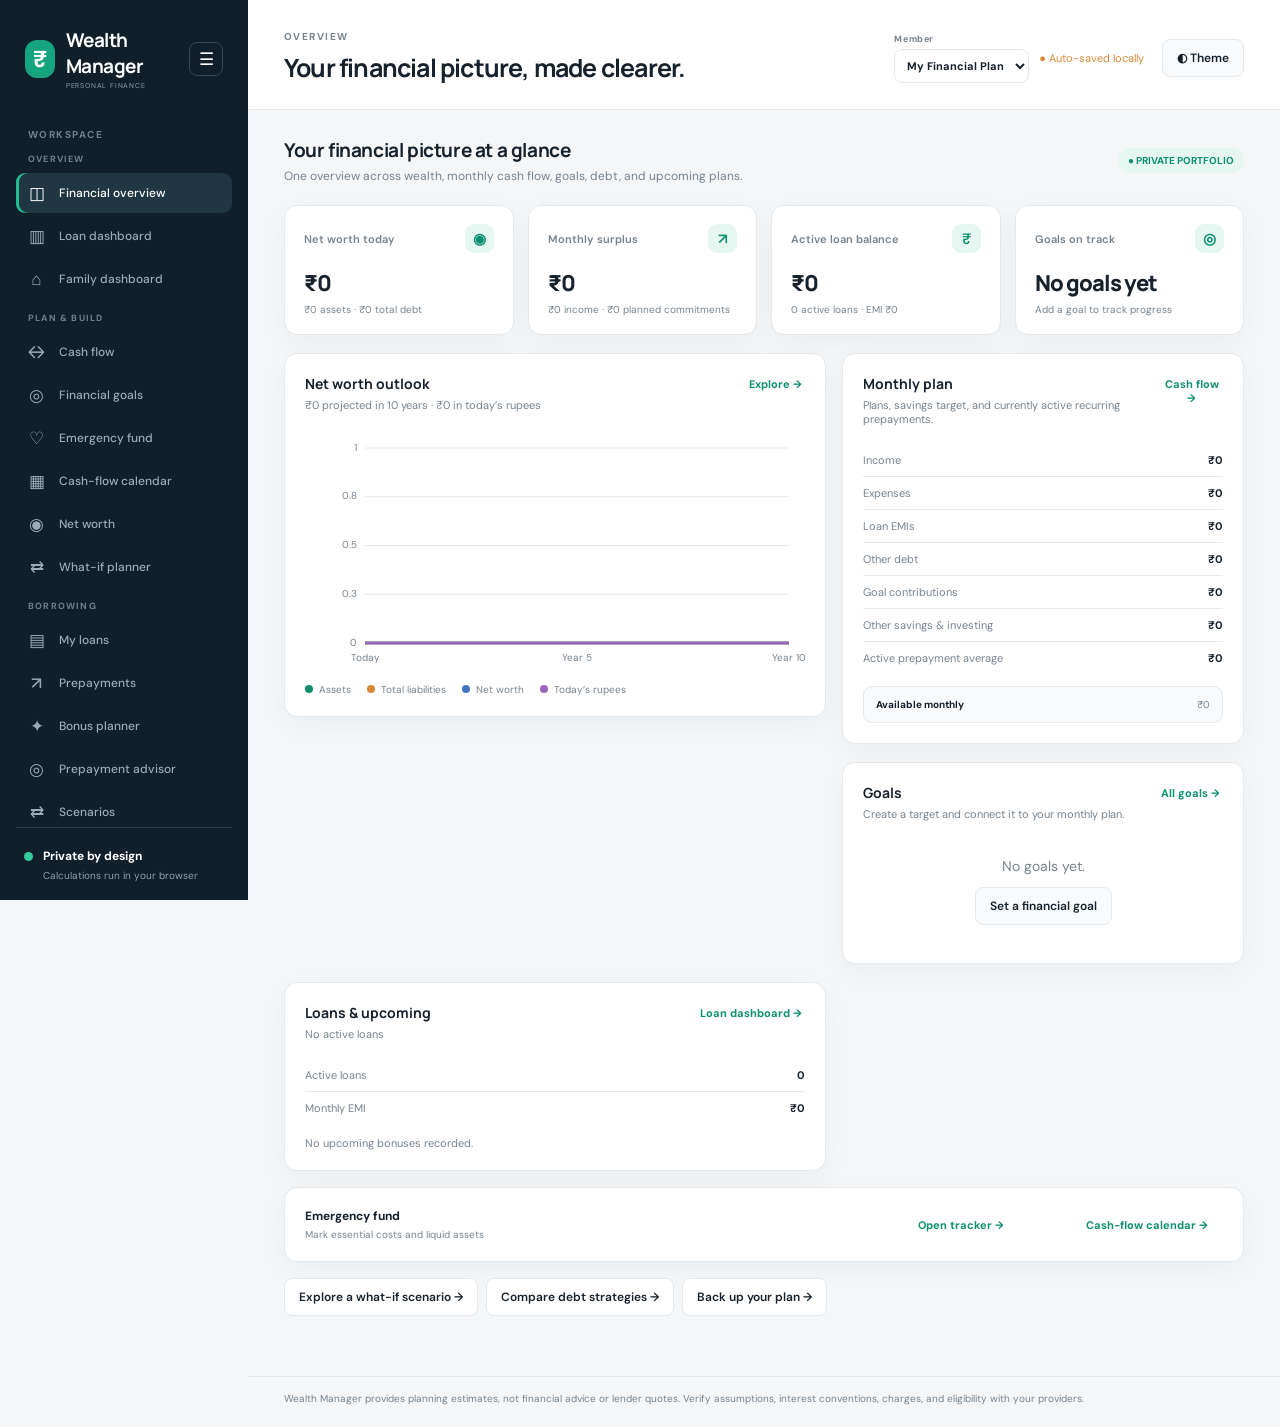
==== commit 7483f158: "feat: Enhance portfolio and family management features - Added new headers for family members, portf" ====
--- a/index.html
+++ b/index.html
@@ -7,12 +7,13 @@
 <body>
 <div class="app-shell">
 <aside class="sidebar">
-  <div class="brand"><div class="brand-mark">₹</div><div><strong>Wealth Manager</strong><small>PERSONAL FINANCE</small></div></div>
+  <div class="brand"><div class="brand-mark">₹</div><div class="brand-copy"><strong>Wealth Manager</strong><small>PERSONAL FINANCE</small></div><button class="menu-toggle" id="menuToggle" type="button" aria-label="Collapse navigation" aria-expanded="true">☰</button></div>
   <div class="workspace-label">WORKSPACE</div>
   <nav id="nav">
     <div class="nav-group"><div class="nav-group-label">OVERVIEW</div>
       <button class="nav-item active" data-page="dashboard"><span>◫</span> Financial overview</button>
       <button class="nav-item" data-page="loanDashboard"><span>▥</span> Loan dashboard</button>
+      <button class="nav-item" data-page="family"><span>⌂</span> Family dashboard</button>
     </div>
     <div class="nav-group"><div class="nav-group-label">PLAN & BUILD</div>
       <button class="nav-item" data-page="cashflow"><span>↔</span> Cash flow</button>
@@ -42,7 +43,7 @@
   <div class="sidebar-bottom"><div class="privacy-dot"></div><div><strong>Private by design</strong><small>Calculations run in your browser</small></div></div>
 </aside>
 <main class="main">
-<header class="topbar"><div><div class="eyebrow" id="crumb">OVERVIEW</div><h1 id="pageTitle">Your debt, made clearer.</h1></div><div class="top-actions"><span id="saveStatus" class="save-status">● Unsaved changes</span><button class="btn hidden" id="resumeDraft">Resume loan draft</button><button class="btn btn-quiet" id="themeBtn">◐ Theme</button><button class="btn btn-primary" id="quickAdd">＋ Add loan</button></div></header>
+<header class="topbar"><div><div class="eyebrow" id="crumb">OVERVIEW</div><h1 id="pageTitle">Your debt, made clearer.</h1></div><div class="top-actions"><label class="portfolio-switcher">Member<select id="portfolioSwitcher" aria-label="Switch family member"></select></label><span id="saveStatus" class="save-status">● Unsaved changes</span><button class="btn hidden" id="resumeDraft">Resume loan draft</button><button class="btn btn-quiet" id="themeBtn">◐ Theme</button></div></header>
 <div id="content" class="content"></div>
 <footer>Wealth Manager provides planning estimates, not financial advice or lender quotes. Verify assumptions, interest conventions, charges, and eligibility with your providers.</footer>
 </main>
@@ -67,5 +68,5 @@
 <label class="wide">Notes<textarea name="notes" rows="2" placeholder="Optional lender-specific conditions"></textarea></label>
 </div><div class="modal-actions"><button type="button" class="btn btn-quiet" id="cancelLoan">Cancel</button><button type="submit" class="btn btn-primary">Save loan</button></div></form></section></div>
 <input type="file" id="fileInput" accept=".csv,.json" hidden>
-<script src="calculations.js"></script><script src="prepayment-advisor.js"></script><script src="networth.js"></script><script src="financial-planning.js"></script><script src="csv-utils.js"></script><script src="reports.js"></script><script src="app.js"></script>
+<script src="calculations.js"></script><script src="prepayment-advisor.js"></script><script src="networth.js"></script><script src="financial-planning.js"></script><script src="portfolio-family.js"></script><script src="csv-utils.js"></script><script src="reports.js"></script><script src="app.js"></script>
 </body></html>
--- a/styles.css
+++ b/styles.css
@@ -17,3 +17,8 @@
 .dashboard-review-alert{display:flex;align-items:center;gap:12px;margin:-7px 0 18px;padding:12px 15px;border:1px solid #f0dfc8;border-radius:10px;background:#fff9ef}.dashboard-review-alert>span{font-size:18px;color:var(--orange)}.dashboard-review-alert>div{display:grid;gap:3px;flex:1}.dashboard-review-alert strong{font-size:11px}.dashboard-review-alert small{font-size:10px;color:var(--muted)}.brand small{font-size:7px;letter-spacing:.8px;white-space:nowrap}
 .sidebar nav{display:flex;flex-direction:column;gap:13px}.nav-group{display:grid;gap:3px}.nav-group-label{padding:0 12px 5px;color:#6e828e;font-size:9px;font-weight:700;letter-spacing:1.2px}.nav-item{padding:9px 11px;font-size:12px}.overview-grid{display:grid;grid-template-columns:minmax(0,1.35fr) minmax(280px,1fr);gap:2px 16px;align-items:start}.overview-wealth{grid-row:span 2}.overview-chart{height:245px}.overview-breakdown{display:grid;gap:0}.overview-breakdown>div{display:flex;justify-content:space-between;gap:12px;padding:9px 0;border-bottom:1px solid var(--line);font-size:11px}.overview-breakdown>div:last-child{border-bottom:0}.overview-breakdown span{color:var(--muted)}.overview-breakdown strong{font-variant-numeric:tabular-nums}.overview-goal{padding:11px 0;border-bottom:1px solid var(--line)}.overview-goal:last-child{border-bottom:0}.overview-goal>div:first-child{display:flex;justify-content:space-between;gap:10px;font-size:11px}.overview-goal>div:first-child span{color:var(--muted);text-align:right}.overview-goal .progress{height:6px;margin-top:8px}.compact-empty{padding:18px 10px}.compact-empty .btn{margin-top:12px}.upcoming-label{margin-top:15px;padding-top:13px;border-top:1px solid var(--line);font-size:10px;color:var(--muted);font-weight:700}.upcoming-empty{font-size:11px;margin-top:12px}.overview-shortcuts{display:flex;gap:8px;flex-wrap:wrap;margin:0 0 18px}.overview-stats .stat-card{min-height:116px}.overview-stats .stat-value{font-size:22px}@media(max-width:1050px){.overview-grid{grid-template-columns:1fr 1fr}.overview-wealth{grid-row:auto;grid-column:1/-1}}@media(max-width:720px){.overview-grid{grid-template-columns:1fr}.overview-wealth{grid-column:auto}.overview-chart{height:215px}.overview-stats{grid-template-columns:repeat(2,minmax(0,1fr))}.overview-shortcuts .btn{flex:1 1 100%}}
 .emergency-summary{display:grid;grid-template-columns:minmax(0,1fr) minmax(110px,220px) auto auto;align-items:center;gap:12px}.emergency-summary>div:first-child{display:grid;gap:4px}.emergency-summary strong{font-size:12px}.emergency-summary span{font-size:10px;color:var(--muted)}.emergency-summary .progress{margin:0;height:7px}.emergency-progress{height:10px;margin:20px 0}.emergency-progress span{background:linear-gradient(90deg,var(--green),#56c4a1)}.emergency-actions{display:flex;align-items:center;gap:12px;flex-wrap:wrap;font-size:11px;color:var(--muted)}.emergency-target{max-width:380px}.emergency-target small{font-weight:400}.calendar-disclaimer{padding:12px 15px;margin-bottom:16px;border:1px solid var(--line);border-radius:9px;background:var(--surface2);color:var(--muted);font-size:11px;line-height:1.6}.calendar-month .panel-head{align-items:center}.calendar-net{font-size:12px;color:var(--green)}.calendar-negative{font-size:12px;color:var(--red)}.calendar-table{min-width:680px}.calendar-table td{vertical-align:middle}.calendar-direction{display:block;color:var(--muted);font-size:9px;margin-top:3px}.calendar-in{color:var(--green)}.badge.calendar-in{background:var(--green2)}@media(max-width:720px){.emergency-summary{grid-template-columns:1fr auto}.emergency-summary .progress{grid-column:1/-1;grid-row:2}.emergency-summary .link-btn{justify-self:start}.emergency-actions{align-items:flex-start;flex-direction:column;gap:8px}}
+.portfolio-switcher{display:grid;gap:4px;color:var(--muted);font-size:9px;font-weight:700;letter-spacing:.6px}.portfolio-switcher select{max-width:220px;border:1px solid var(--line);border-radius:8px;background:var(--surface);color:var(--text);padding:8px;font-size:11px;letter-spacing:0}.owner-mapping{min-width:260px}.warning{line-height:1.6}.family-dashboard .table-wrap{max-width:100%}select[multiple]{min-height:76px}.nav-group-label{user-select:none}@media(max-width:720px){.topbar{align-items:flex-start;gap:12px;flex-direction:column}.top-actions{width:100%;flex-wrap:wrap}.portfolio-switcher{flex:1;min-width:160px}.portfolio-switcher select{max-width:none;width:100%}.save-status{margin:0}.section-heading{flex-direction:column}.section-heading .toolbar{width:100%}.form-grid .wide{grid-column:1/-1}}
+.brand{align-items:center}.brand-copy{min-width:0}.menu-toggle{flex:none;width:34px;height:34px;border:1px solid #354853;border-radius:8px;background:transparent;color:#fff;font-size:17px}.menu-toggle:hover{background:#203643}
+.member-add-row{display:flex;align-items:center;gap:10px;margin-bottom:14px}.member-add-row .control-input{flex:1;min-width:0}.member-name-input{min-width:150px}
+@media(min-width:721px){.app-shell.sidebar-collapsed{grid-template-columns:82px minmax(0,1fr)}.sidebar-collapsed .sidebar{padding:18px 8px}.sidebar-collapsed .brand{justify-content:center;gap:8px;padding:0 0 28px;flex-wrap:wrap}.sidebar-collapsed .brand-copy,.sidebar-collapsed .workspace-label,.sidebar-collapsed .nav-group-label,.sidebar-collapsed .sidebar-bottom>div:not(.privacy-dot){display:none}.sidebar-collapsed .menu-toggle{width:30px;height:30px}.sidebar-collapsed .nav-item{justify-content:center;gap:0;padding:10px 4px;font-size:0}.sidebar-collapsed .nav-item span{font-size:17px}.sidebar-collapsed .sidebar-bottom{justify-content:center;padding:16px 0 0}}
+@media(max-width:720px){.sidebar{padding:12px 14px}.brand{padding:0 0 0!important;display:flex;gap:10px}.brand-copy{flex:1}.menu-toggle{font-size:12px;width:auto;padding:0 10px}.workspace-label{display:none}#nav{display:none;max-height:55vh;overflow-y:auto;flex-direction:column;gap:12px;padding:14px 0 2px}.app-shell.mobile-nav-open #nav{display:flex}.app-shell.mobile-nav-open .sidebar{padding-bottom:14px}.nav-item{white-space:normal;padding:10px 11px;font-size:12px}.nav-item span{display:inline-block}.sidebar-bottom{display:none}.topbar{flex-direction:row;align-items:center}.top-actions{width:auto;justify-content:flex-end}.member-add-row{align-items:stretch;flex-direction:column}.member-add-row .btn{width:100%}}
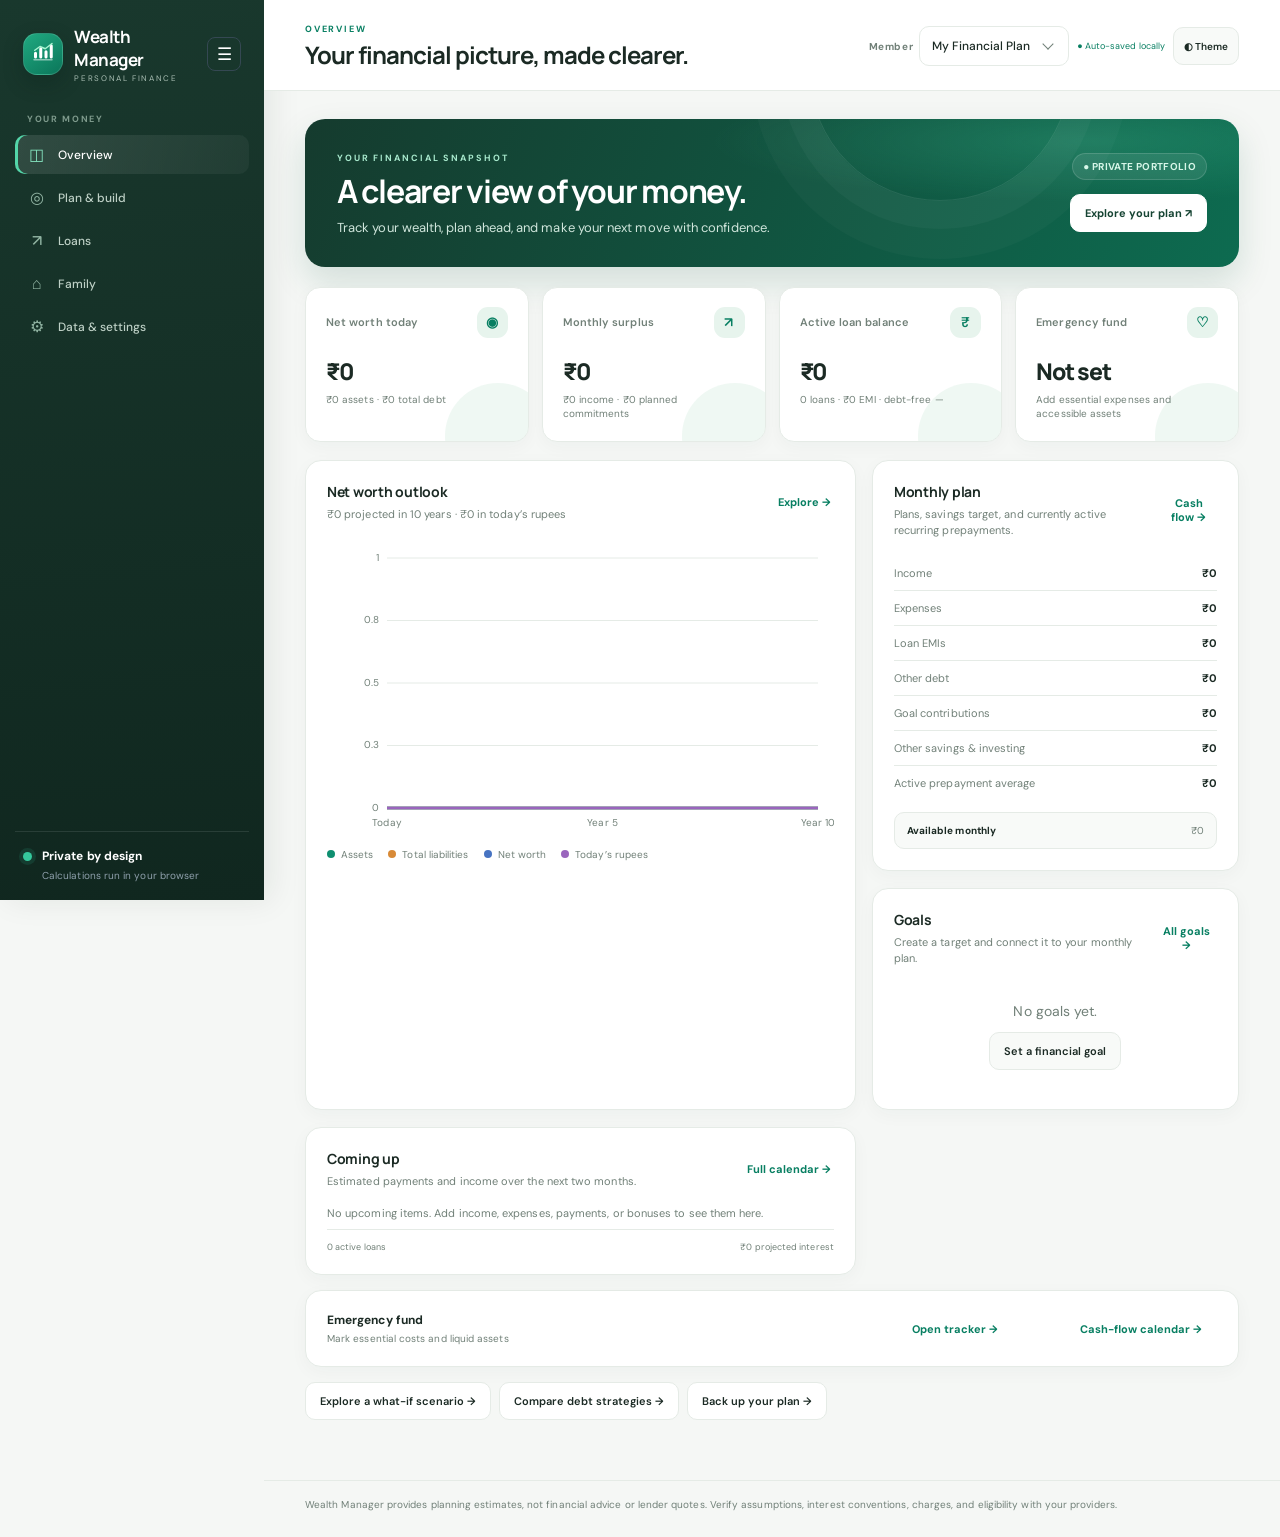
==== commit 7b6ea8fd: "Changed the UI to make it easy for users" ====
--- a/index.html
+++ b/index.html
@@ -7,37 +7,14 @@
 <body>
 <div class="app-shell">
 <aside class="sidebar">
-  <div class="brand"><div class="brand-mark">₹</div><div class="brand-copy"><strong>Wealth Manager</strong><small>PERSONAL FINANCE</small></div><button class="menu-toggle" id="menuToggle" type="button" aria-label="Collapse navigation" aria-expanded="true">☰</button></div>
-  <div class="workspace-label">WORKSPACE</div>
+  <div class="brand"><div class="brand-mark" aria-hidden="true"><svg viewBox="0 0 40 40" role="presentation"><path d="M8 27.5h24" fill="none" stroke="currentColor" stroke-width="2" stroke-linecap="round" opacity=".5"/><path d="M10 24V19m7 5V13m7 11V17m7 7V9" fill="none" stroke="currentColor" stroke-width="4" stroke-linecap="round"/><path d="m9 15 7-5 7 3 9-7" fill="none" stroke="#a7f3d0" stroke-width="2" stroke-linecap="round" stroke-linejoin="round"/></svg></div><div class="brand-copy"><strong>Wealth Manager</strong><small>PERSONAL FINANCE</small></div><button class="menu-toggle" id="menuToggle" type="button" aria-label="Collapse navigation" aria-expanded="true">☰</button></div>
   <nav id="nav">
-    <div class="nav-group"><div class="nav-group-label">OVERVIEW</div>
-      <button class="nav-item active" data-page="dashboard"><span>◫</span> Financial overview</button>
-      <button class="nav-item" data-page="loanDashboard"><span>▥</span> Loan dashboard</button>
-      <button class="nav-item" data-page="family"><span>⌂</span> Family dashboard</button>
-    </div>
-    <div class="nav-group"><div class="nav-group-label">PLAN & BUILD</div>
-      <button class="nav-item" data-page="cashflow"><span>↔</span> Cash flow</button>
-      <button class="nav-item" data-page="goals"><span>◎</span> Financial goals</button>
-      <button class="nav-item" data-page="emergencyFund"><span>♡</span> Emergency fund</button>
-      <button class="nav-item" data-page="calendar"><span>▦</span> Cash-flow calendar</button>
-      <button class="nav-item" data-page="networth"><span>◉</span> Net worth</button>
-      <button class="nav-item" data-page="whatif"><span>⇄</span> What-if planner</button>
-    </div>
-    <div class="nav-group"><div class="nav-group-label">BORROWING</div>
-      <button class="nav-item" data-page="loans"><span>▤</span> My loans</button>
-      <button class="nav-item" data-page="prepayments"><span>↗</span> Prepayments</button>
-      <button class="nav-item" data-page="bonus"><span>✦</span> Bonus planner</button>
-      <button class="nav-item" data-page="advisor"><span>◎</span> Prepayment advisor</button>
-      <button class="nav-item" data-page="scenarios"><span>⇄</span> Scenarios</button>
-      <button class="nav-item" data-page="schedule"><span>▦</span> Repayment schedules</button>
-    </div>
-    <div class="nav-group"><div class="nav-group-label">REVIEW & REPORT</div>
-      <button class="nav-item" data-page="reports"><span>▥</span> Reports</button>
-      <button class="nav-item" data-page="reviews"><span>◷</span> Account reviews</button>
-    </div>
-    <div class="nav-group"><div class="nav-group-label">PORTFOLIO</div>
-      <button class="nav-item" data-page="data"><span>⇧</span> Import & export</button>
-      <button class="nav-item" data-page="settings"><span>⚙</span> Settings</button>
+    <div class="nav-group"><div class="nav-group-label">YOUR MONEY</div>
+      <button class="nav-item active" data-page="dashboard"><span>◫</span> Overview</button>
+      <button class="nav-item" data-page="planning"><span>◎</span> Plan & build</button>
+      <button class="nav-item" data-page="borrowing"><span>↗</span> Loans</button>
+      <button class="nav-item" data-page="family"><span>⌂</span> Family</button>
+      <button class="nav-item" data-page="workspace"><span>⚙</span> Data & settings</button>
     </div>
   </nav>
   <div class="sidebar-bottom"><div class="privacy-dot"></div><div><strong>Private by design</strong><small>Calculations run in your browser</small></div></div>
@@ -68,5 +45,5 @@
 <label class="wide">Notes<textarea name="notes" rows="2" placeholder="Optional lender-specific conditions"></textarea></label>
 </div><div class="modal-actions"><button type="button" class="btn btn-quiet" id="cancelLoan">Cancel</button><button type="submit" class="btn btn-primary">Save loan</button></div></form></section></div>
 <input type="file" id="fileInput" accept=".csv,.json" hidden>
-<script src="calculations.js"></script><script src="prepayment-advisor.js"></script><script src="networth.js"></script><script src="financial-planning.js"></script><script src="portfolio-family.js"></script><script src="csv-utils.js"></script><script src="reports.js"></script><script src="app.js"></script>
+<script src="calculations.js"></script><script src="prepayment-advisor.js"></script><script src="networth.js"></script><script src="financial-planning.js"></script><script src="portfolio-family.js"></script><script src="csv-utils.js"></script><script src="reports.js"></script><script src="controls.js"></script><script src="app.js"></script>
 </body></html>
--- a/styles.css
+++ b/styles.css
@@ -22,3 +22,597 @@
 .member-add-row{display:flex;align-items:center;gap:10px;margin-bottom:14px}.member-add-row .control-input{flex:1;min-width:0}.member-name-input{min-width:150px}
 @media(min-width:721px){.app-shell.sidebar-collapsed{grid-template-columns:82px minmax(0,1fr)}.sidebar-collapsed .sidebar{padding:18px 8px}.sidebar-collapsed .brand{justify-content:center;gap:8px;padding:0 0 28px;flex-wrap:wrap}.sidebar-collapsed .brand-copy,.sidebar-collapsed .workspace-label,.sidebar-collapsed .nav-group-label,.sidebar-collapsed .sidebar-bottom>div:not(.privacy-dot){display:none}.sidebar-collapsed .menu-toggle{width:30px;height:30px}.sidebar-collapsed .nav-item{justify-content:center;gap:0;padding:10px 4px;font-size:0}.sidebar-collapsed .nav-item span{font-size:17px}.sidebar-collapsed .sidebar-bottom{justify-content:center;padding:16px 0 0}}
 @media(max-width:720px){.sidebar{padding:12px 14px}.brand{padding:0 0 0!important;display:flex;gap:10px}.brand-copy{flex:1}.menu-toggle{font-size:12px;width:auto;padding:0 10px}.workspace-label{display:none}#nav{display:none;max-height:55vh;overflow-y:auto;flex-direction:column;gap:12px;padding:14px 0 2px}.app-shell.mobile-nav-open #nav{display:flex}.app-shell.mobile-nav-open .sidebar{padding-bottom:14px}.nav-item{white-space:normal;padding:10px 11px;font-size:12px}.nav-item span{display:inline-block}.sidebar-bottom{display:none}.topbar{flex-direction:row;align-items:center}.top-actions{width:auto;justify-content:flex-end}.member-add-row{align-items:stretch;flex-direction:column}.member-add-row .btn{width:100%}}
+
+/* Responsive visual refresh */
+:root{--bg:#f3f6f4;--surface:#fff;--surface2:#f7f9f8;--text:#172923;--muted:#73827b;--line:#e3ebe6;--green:#07876b;--green2:#e7f5ef;--nav:#10251f;--navmuted:#a7b9b1;--orange:#b9782d;--red:#b84d4d;--shadow:0 10px 30px rgba(24,54,42,.055)}
+body{background:var(--bg);font-size:14px}
+.app-shell{grid-template-columns:256px minmax(0,1fr)}
+.sidebar{background:linear-gradient(180deg,#10251f 0%,#17362c 100%);padding:26px 15px 18px}
+.brand{padding-bottom:31px}
+.brand-mark{height:42px;width:42px;border-radius:14px;background:linear-gradient(145deg,#139d78,#087154);box-shadow:0 7px 18px #071b1570;color:#fff}
+.brand-mark svg{width:29px;height:29px}
+.brand strong{font-size:17px;letter-spacing:-.55px}
+.brand small{font-size:8px;letter-spacing:1.55px}
+.nav-item{border-radius:10px;transition:background .18s ease,color .18s ease,transform .18s ease}
+.nav-item:hover{transform:translateX(2px);background:#ffffff12}
+.nav-item.active{background:linear-gradient(100deg,#ffffff18,#ffffff0b);box-shadow:inset 3px 0 #45d4a5}
+.nav-item.active span{color:#7ce2bd}
+.nav-group-label{letter-spacing:1.45px}
+.sidebar-bottom{border-color:#ffffff1b}
+.topbar{padding:25px clamp(20px,3vw,46px) 21px;position:sticky;top:0;z-index:5;background:color-mix(in srgb,var(--surface) 94%,transparent);backdrop-filter:blur(14px)}
+.topbar h1{font-size:clamp(22px,2vw,28px);letter-spacing:-1px}
+.eyebrow{letter-spacing:1.6px}
+.content{padding:26px clamp(20px,3vw,46px) 38px;max-width:1700px}
+footer{padding:15px clamp(20px,3vw,46px) 22px}
+.stat-card,.panel,.loan-card{border-radius:16px;box-shadow:0 7px 24px rgba(24,54,42,.045);transition:box-shadow .2s ease,border-color .2s ease}
+.stat-card:hover,.panel:hover{box-shadow:0 12px 32px rgba(24,54,42,.075);border-color:#d5e4dc}
+.stat-card{padding:18px 20px;min-height:126px}
+.stat-icon{border-radius:10px}
+.stat-value{letter-spacing:-1.15px}
+.panel{padding:21px}
+.panel-head h3{font-size:14px;letter-spacing:-.15px}
+.chart-wrap,.overview-chart,.networth-chart-wrap{min-height:210px}
+.overview-grid{gap:14px}
+.overview-wealth{background:linear-gradient(145deg,var(--surface),color-mix(in srgb,var(--green2) 35%,var(--surface)))}
+.overview-wealth .panel-head{align-items:center}
+.overview-wealth .panel-head p{line-height:1.55}
+.overview-breakdown>div{padding:11px 0}
+.overview-shortcuts .btn{border-radius:10px}
+.btn{border-radius:10px;transition:transform .16s ease,box-shadow .16s ease,background .16s ease}
+.btn-primary{background:linear-gradient(135deg,#0b9876,#087457);border-color:#087457;box-shadow:0 5px 13px #07876b20}
+.btn-primary:hover{background:linear-gradient(135deg,#087f63,#075e48)}
+.pill{letter-spacing:.35px}
+.progress{height:6px}
+.loan-row{padding:14px 0}
+.table-wrap{border-radius:10px}
+th{letter-spacing:.8px}
+.welcome-row{align-items:flex-start}
+.welcome-row h2{font-size:21px;letter-spacing:-.65px}
+.dashboard-review-alert{border-radius:12px}
+canvas{display:block}
+body.dark{--bg:#101815;--surface:#17211d;--surface2:#1d2923;--text:#e7f0ea;--muted:#a0afa6;--line:#2b3931;--green:#50c69c;--green2:#203b30;--nav:#0c1713;--navmuted:#a7b9b1;--orange:#e2a14f;--red:#ed7777;--shadow:0 10px 30px rgba(0,0,0,.15)}
+body.dark .sidebar{background:linear-gradient(180deg,#0c1713 0%,#12271e 100%)}
+body.dark .overview-wealth{background:linear-gradient(145deg,var(--surface),#1b3026)}
+body.dark .insight{background:var(--surface2)}
+body.dark .insight-icon{background:#3a3021;color:#f0bd75}
+body.dark .dashboard-review-alert{background:#302719;border-color:#594728}
+@media(max-width:1100px){
+ .app-shell{grid-template-columns:220px minmax(0,1fr)}
+ .content{padding-left:22px;padding-right:22px}
+ .topbar{padding-left:22px;padding-right:22px}
+ .stats-grid{gap:10px}
+ .stat-card{padding:16px}
+ .stat-value{font-size:22px}
+ .top-actions{gap:7px}
+ .save-status{font-size:10px;margin-right:0}
+}
+@media(max-width:820px){
+ .app-shell{grid-template-columns:200px minmax(0,1fr)}
+ .brand{gap:8px;padding-left:4px;padding-right:4px}
+ .brand-mark{width:38px;height:38px}
+ .brand strong{font-size:15px}
+ .topbar{align-items:flex-start;gap:14px}
+ .top-actions{flex-wrap:wrap;justify-content:flex-end}
+ .portfolio-switcher{font-size:10px}
+ .dashboard-grid,.overview-grid{grid-template-columns:1fr}
+ .overview-wealth{grid-column:auto;grid-row:auto}
+ .stats-grid{grid-template-columns:repeat(2,minmax(0,1fr))}
+ .overview-stats{grid-template-columns:repeat(2,minmax(0,1fr))}
+ .networth-editors{grid-template-columns:1fr}
+}
+@media(max-width:720px){
+ .app-shell{display:flex;flex-direction:column}
+ .sidebar{position:relative;top:auto;width:100%;height:auto;min-height:0;padding:12px 16px}
+ .brand{gap:11px;padding:0!important}
+ .brand-mark{width:38px;height:38px}
+ .brand-copy{flex:1}
+ .brand strong{font-size:16px}
+ .menu-toggle{border:1px solid #ffffff2a;background:#ffffff0d;color:white;border-radius:9px;min-height:36px}
+ .app-shell.mobile-nav-open .sidebar{box-shadow:0 14px 25px #071b1533}
+ #nav{max-height:55vh}
+ .main{width:100%}
+ .topbar{position:relative;display:flex;flex-direction:column;align-items:stretch;gap:13px;padding:18px 17px 16px}
+ .topbar h1{font-size:22px;margin-top:5px}
+ .top-actions{width:100%;justify-content:flex-start;gap:8px}
+ .portfolio-switcher{flex:1 1 125px}
+ .portfolio-switcher select{max-width:100%}
+ .save-status{flex:1 1 100%;order:3}
+ .top-actions .btn{padding:9px 11px}
+ .content{padding:19px 14px 28px}
+ footer{padding:14px 16px 20px;line-height:1.55}
+ .welcome-row{gap:10px;flex-direction:column}
+ .welcome-row h2{font-size:19px}
+ .welcome-row .pill{align-self:flex-start}
+ .stats-grid,.overview-stats{grid-template-columns:repeat(2,minmax(0,1fr));gap:9px}
+ .stat-card{padding:14px 12px;min-height:112px}
+ .stat-top{gap:5px;font-size:10px}
+ .stat-icon{width:26px;height:26px;flex:0 0 26px}
+ .stat-value,.overview-stats .stat-value{font-size:19px;letter-spacing:-.8px;margin:13px 0 5px}
+ .stat-foot{font-size:9px;line-height:1.4}
+ .panel{padding:16px;border-radius:14px;margin-bottom:12px}
+ .panel-head{gap:8px;margin-bottom:13px}
+ .panel-head h3{font-size:13px}
+ .panel-head p{line-height:1.45}
+ .chart-wrap{height:205px}
+ .overview-chart{height:220px}
+ .networth-chart-wrap{height:225px;min-height:0}
+ .overview-grid{gap:0}
+ .overview-grid .panel{min-width:0}
+ .section-heading{flex-direction:column;gap:12px}
+ .section-heading>.toolbar{width:100%}
+ .section-heading>.toolbar .btn{flex:1}
+ .toolbar{width:100%}
+ .toolbar input,.toolbar select,.field{min-width:0;flex:1}
+ .form-grid,.scenario-assumptions,.goal-fields{grid-template-columns:1fr}
+ .wide{grid-column:auto}
+ .result-grid{grid-template-columns:1fr}
+ .emergency-summary{grid-template-columns:1fr auto}
+ .action-cell{flex-wrap:wrap}
+ .table-wrap{max-width:calc(100vw - 62px)}
+ .modal{width:calc(100% - 22px);max-height:calc(100vh - 22px);padding:18px}
+}
+@media(max-width:380px){
+ .content{padding-left:11px;padding-right:11px}
+ .stats-grid,.overview-stats{gap:7px}
+ .stat-card{padding:12px 10px}
+ .stat-value,.overview-stats .stat-value{font-size:17px}
+ .top-actions .btn{font-size:11px;padding:8px}
+}
+@media(prefers-reduced-motion:reduce){
+ *,*::before,*::after{scroll-behavior:auto!important;animation-duration:.01ms!important;animation-iteration-count:1!important;transition-duration:.01ms!important}
+}
+
+/* Full interface redesign */
+:root{--bg:#f5f7f5;--surface:#fff;--surface2:#f8faf8;--text:#1b2a24;--muted:#718078;--line:#e5ebe6;--green:#087f62;--green2:#e7f4ed;--nav:#142b23;--navmuted:#bdcdc4;--orange:#b77a32;--red:#b84d4d;--shadow:0 8px 26px rgba(31,55,43,.045)}
+body{background:var(--bg);color:var(--text);font-size:14px;letter-spacing:.005em}
+.app-shell{grid-template-columns:264px minmax(0,1fr);background:var(--bg)}
+.sidebar{padding:25px 15px 18px;background:linear-gradient(175deg,#19382d 0%,#10271f 100%);box-shadow:7px 0 30px rgba(16,39,31,.08)}
+.brand{padding:0 8px 30px}
+.brand-mark{height:42px;width:42px;border:1px solid #ffffff20;border-radius:14px;background:linear-gradient(145deg,#20a980,#0b765a);box-shadow:0 8px 20px #071d1545}
+.brand-mark svg{height:30px;width:30px}
+.brand strong{font-size:17px;letter-spacing:-.55px}
+.brand small{font-size:8px;letter-spacing:1.65px;color:#a9beb3}
+.workspace-label{color:#91aa9e;letter-spacing:1.8px}
+.sidebar nav{gap:14px}
+.nav-group{gap:4px}
+.nav-group-label{padding:0 12px 6px;color:#7e9a8c;font-size:9px;letter-spacing:1.65px}
+.nav-item{min-height:39px;padding:9px 12px;color:#bed0c6;border-radius:10px;font-size:12px;gap:12px}
+.nav-item span{font-size:16px;color:#91b4a3}
+.nav-item:hover{background:#ffffff12;color:#fff}
+.nav-item.active{background:linear-gradient(105deg,#ffffff1c,#ffffff0b);box-shadow:inset 3px 0 #53d6a9;color:#fff}
+.nav-item.active span{color:#83e2bd}
+.sidebar-bottom{border-color:#ffffff1a;padding:16px 8px 0}
+.privacy-dot{box-shadow:0 0 0 4px #35c99d20}
+.main{min-width:0}
+.topbar{position:relative;display:flex;align-items:center;gap:18px;padding:23px clamp(22px,3.2vw,48px) 20px;background:var(--surface);border-bottom:1px solid var(--line)}
+.topbar h1{font-size:24px;letter-spacing:-1px;line-height:1.2;margin:6px 0 0}
+.eyebrow{color:var(--green);font-size:9px;letter-spacing:1.8px}
+.top-actions{gap:9px;flex-wrap:wrap;justify-content:flex-end}
+.portfolio-switcher{font-size:10px;font-weight:700;color:var(--muted)}
+.portfolio-switcher select{border:1px solid var(--line);border-radius:9px;padding:9px 30px 9px 11px;background:var(--surface2);color:var(--text)}
+.save-status{font-size:10px;margin:0 4px;color:var(--green)}
+.btn{min-height:38px;padding:9px 14px;border-radius:10px;border-color:var(--line);font-size:11px;box-shadow:none}
+.btn:hover{transform:translateY(-1px);box-shadow:0 6px 15px rgba(27,57,43,.1)}
+.btn-primary{background:linear-gradient(135deg,#0a9971,#087455);border-color:#087455;color:#fff}
+.btn-quiet{background:var(--surface2)}
+.content{width:100%;max-width:1700px;padding:28px clamp(22px,3.2vw,48px) 42px}
+footer{padding:16px clamp(22px,3.2vw,48px) 24px;border-color:var(--line);line-height:1.6}
+.welcome-row{position:relative;isolation:isolate;overflow:hidden;display:flex;align-items:center;justify-content:space-between;gap:20px;min-height:168px;margin:0 0 20px;padding:28px 32px;border:0;border-radius:20px;color:#fff;background:radial-gradient(ellipse at 84% 15%,#47c79b40 0,transparent 34%),linear-gradient(112deg,#153b2e 0%,#0d6b50 100%);box-shadow:0 15px 34px rgba(12,84,61,.15)}
+.welcome-row:after{position:absolute;z-index:-1;content:"";width:260px;height:260px;right:18%;top:-180px;border:1px solid #ffffff18;border-radius:50%;box-shadow:0 0 0 28px #ffffff08,0 0 0 58px #ffffff06}
+.welcome-row h2{font-size:clamp(23px,2.6vw,32px);letter-spacing:-1.25px;line-height:1.15;margin:8px 0}
+.welcome-row p{max-width:530px;margin:0;color:#d0e6dc;font-size:13px;line-height:1.55}
+.hero-kicker{font-size:9px;font-weight:700;letter-spacing:1.9px;color:#a8e9cd}
+.hero-actions{display:flex;align-items:flex-end;flex-direction:column;gap:14px;flex-shrink:0}
+.hero-actions .pill{background:#ffffff16;color:#d7f6e8;border:1px solid #ffffff24}
+.hero-cta{background:#fff;color:#164433;border-color:#fff;font-weight:700}
+.hero-cta:hover{background:#eaf8f1;border-color:#eaf8f1}
+.stats-grid{gap:13px;margin-bottom:18px}
+.stat-card{position:relative;overflow:hidden;min-height:132px;padding:19px 20px;background:var(--surface);border:1px solid var(--line);border-radius:15px;box-shadow:0 5px 18px rgba(31,55,43,.035)}
+.stat-card:after{position:absolute;content:"";right:-23px;bottom:-48px;width:106px;height:106px;border-radius:50%;background:var(--green2);opacity:.65}
+.stat-top{position:relative;z-index:1;color:var(--muted);font-size:11px}
+.stat-icon{width:31px;height:31px;border-radius:11px;background:var(--green2);font-size:14px}
+.stat-value{position:relative;z-index:1;font-size:26px;letter-spacing:-1.2px;margin:17px 0 6px}
+.stat-foot{position:relative;z-index:1;font-size:10px;line-height:1.45}
+.overview-stats .stat-card{min-height:132px}
+.overview-stats .stat-value{font-size:clamp(19px,2vw,25px)}
+.overview-grid{grid-template-columns:minmax(0,1.5fr) minmax(300px,1fr);gap:2px 16px}
+.overview-wealth{grid-row:span 2;align-self:stretch;background:var(--surface)}
+.panel,.loan-card{padding:21px;background:var(--surface);border:1px solid var(--line);border-radius:16px;box-shadow:0 5px 18px rgba(31,55,43,.035)}
+.panel{margin-bottom:15px}
+.panel-head{align-items:center;margin-bottom:17px}
+.panel-head h3{font-size:14px;letter-spacing:-.25px}
+.panel-head p{font-size:11px;line-height:1.5}
+.link-btn{color:var(--green);font-size:11px}
+.networth-chart-wrap{height:270px;min-height:0}
+.overview-chart{height:300px;min-height:0}
+.chart-wrap{height:240px}
+.networth-legend{gap:9px 15px;font-size:10px}
+.networth-legend span,.legend span{display:inline-flex;align-items:center}
+.overview-breakdown>div{padding:10px 0;font-size:11px}
+.portfolio-context{border-radius:10px;background:var(--surface2)}
+.overview-goal{padding:12px 0}
+.overview-goal>div:first-child{font-size:11px}
+.progress{height:7px;background:#edf1ed;border-radius:20px}
+.progress span{background:linear-gradient(90deg,#087f62,#44c69a)}
+.insight{background:#f7faf7;border:1px solid #edf2ed;border-radius:12px;padding:14px}
+.insight-icon{border-radius:10px}
+.dashboard-review-alert{margin:0 0 17px;border-radius:12px}
+.section-heading{margin-bottom:22px}
+.section-heading h2{font-size:23px;letter-spacing:-.8px}
+.section-heading p{font-size:12px;line-height:1.55}
+.table-wrap{border:1px solid var(--line);border-radius:11px}
+table{min-width:600px}
+th{padding:12px 13px;background:#f6f8f6;color:#6d7b73;font-size:9px;letter-spacing:1px}
+td{padding:13px;font-size:11px}
+.small-btn{border-radius:8px;padding:7px 9px}
+.field,.toolbar input,.toolbar select,.form-grid input,.form-grid select,.form-grid textarea,.control-input{border-radius:9px;border-color:#dfe7e1;background:var(--surface)}
+.form-grid input:focus,.form-grid select:focus,.control-input:focus{border-color:#159a73;box-shadow:0 0 0 3px #0e8f7014}
+.badge{border-radius:20px;background:#eef4ef}
+.modal{border-radius:17px}
+body.dark{--bg:#111915;--surface:#19231e;--surface2:#202c25;--text:#e7efe9;--muted:#9caba2;--line:#2d3b33;--green:#5bd1a5;--green2:#223b30;--nav:#0d1d16;--navmuted:#bdcdc4;--orange:#e2a14f;--red:#ed7777;--shadow:0 8px 26px rgba(0,0,0,.16)}
+body.dark .sidebar{background:linear-gradient(175deg,#10241b 0%,#0b1912 100%)}
+body.dark .welcome-row{background:radial-gradient(ellipse at 84% 15%,#47c79b30 0,transparent 34%),linear-gradient(112deg,#183c2e 0%,#0d654b 100%)}
+body.dark .hero-cta{background:#f2f8f4;color:#164433}
+body.dark .stat-card:after{background:#274233}
+body.dark .overview-wealth,body.dark .panel,body.dark .stat-card{background-color:var(--surface)}
+body.dark .insight{background:var(--surface2);border-color:var(--line)}
+body.dark th{background:#202c25}
+body.dark .portfolio-switcher select{background:var(--surface2);color:var(--text)}
+body.dark .progress{background:#2d3b33}
+@media(max-width:1100px){
+ .app-shell{grid-template-columns:228px minmax(0,1fr)}
+ .sidebar{padding-left:12px;padding-right:12px}
+ .content{padding-left:23px;padding-right:23px}
+ .topbar{padding-left:23px;padding-right:23px}
+ .overview-grid{grid-template-columns:minmax(0,1.2fr) minmax(270px,1fr)}
+ .overview-chart{height:260px}
+}
+@media(max-width:820px){
+ .app-shell{grid-template-columns:200px minmax(0,1fr)}
+ .topbar{align-items:flex-start}
+ .top-actions{gap:7px}
+ .save-status{flex-basis:100%;text-align:right}
+ .welcome-row{padding:24px;min-height:150px}
+ .stats-grid{grid-template-columns:repeat(2,minmax(0,1fr))}
+ .overview-stats{grid-template-columns:repeat(2,minmax(0,1fr))}
+ .overview-grid{grid-template-columns:1fr}
+ .overview-wealth{grid-column:auto;grid-row:auto}
+ .overview-chart{height:260px}
+}
+@media(max-width:720px){
+ .app-shell{display:flex;flex-direction:column}
+ .sidebar{position:relative;top:auto;height:auto;min-height:0;width:100%;padding:11px 15px}
+ .brand{padding:0!important}
+ .brand-mark{width:38px;height:38px}
+ .brand strong{font-size:16px}
+ .menu-toggle{min-height:37px;padding:0 11px;border:1px solid #ffffff26;border-radius:9px;background:#ffffff0c;color:#fff}
+ .app-shell.mobile-nav-open .sidebar{box-shadow:0 12px 25px #071b1535}
+ #nav{max-height:58vh;padding-top:13px;gap:12px}
+ .main{width:100%}
+ .topbar{position:relative;display:flex;flex-direction:column;align-items:stretch;gap:12px;padding:17px 16px 15px}
+ .topbar h1{font-size:21px}
+ .top-actions{width:100%;justify-content:flex-start}
+ .portfolio-switcher{flex:1 1 130px}
+ .portfolio-switcher select{max-width:100%}
+ .save-status{flex:1 1 100%;order:3;text-align:left}
+ .top-actions .btn{padding:8px 10px}
+ .content{padding:18px 14px 28px}
+ footer{padding:13px 15px 20px;font-size:10px;line-height:1.6}
+ .welcome-row{min-height:0;align-items:flex-start;flex-direction:column;gap:18px;padding:21px 19px;border-radius:16px}
+ .welcome-row h2{font-size:24px}
+ .welcome-row p{font-size:12px}
+ .hero-actions{width:100%;align-items:flex-start;flex-direction:row;justify-content:space-between;flex-wrap:wrap;gap:10px}
+ .hero-actions .btn{flex:0 0 auto}
+ .stats-grid,.overview-stats{grid-template-columns:repeat(2,minmax(0,1fr));gap:9px}
+ .stat-card,.overview-stats .stat-card{min-height:117px;padding:14px 12px;border-radius:13px}
+ .stat-top{font-size:10px;gap:5px}
+ .stat-icon{width:27px;height:27px;flex:0 0 27px}
+ .stat-value,.overview-stats .stat-value{font-size:clamp(16px,5vw,20px);letter-spacing:-.8px;margin:14px 0 5px}
+ .stat-foot{font-size:9px;line-height:1.4}
+ .panel{padding:16px;margin-bottom:11px;border-radius:14px}
+ .panel-head{align-items:flex-start;gap:8px;margin-bottom:13px}
+ .panel-head h3{font-size:13px}
+ .panel-head p{font-size:10px}
+ .overview-grid{gap:0}
+ .overview-chart{height:220px}
+ .networth-chart-wrap{height:225px}
+ .chart-wrap{height:205px}
+ .networth-legend{gap:8px 12px;font-size:9px}
+ .section-heading{flex-direction:column;gap:12px}
+ .section-heading h2{font-size:21px}
+ .section-heading>.toolbar{width:100%}
+ .section-heading>.toolbar .btn{flex:1}
+ .toolbar{width:100%}
+ .toolbar input,.toolbar select,.field{min-width:0;flex:1}
+ .form-grid,.scenario-assumptions,.goal-fields{grid-template-columns:1fr}
+ .wide{grid-column:auto}
+ .result-grid{grid-template-columns:1fr}
+ .table-wrap{max-width:calc(100vw - 58px);border-radius:9px}
+ .modal{width:calc(100% - 20px);max-height:calc(100vh - 20px);padding:17px}
+}
+@media(max-width:380px){
+ .content{padding-right:11px;padding-left:11px}
+ .stats-grid,.overview-stats{gap:7px}
+ .stat-card,.overview-stats .stat-card{padding:12px 10px}
+ .stat-value,.overview-stats .stat-value{font-size:16px}
+ .welcome-row{padding:19px 16px}
+}
+
+.section-nav{display:flex;align-items:center;gap:5px;overflow-x:auto;margin:0 0 19px;padding:5px;border:1px solid var(--line);border-radius:12px;background:var(--surface);scrollbar-width:thin}
+#nav{overflow-x:hidden}
+.section-nav-item{flex:0 0 auto;border:0;border-radius:8px;padding:9px 12px;background:transparent;color:var(--muted);font-size:11px;font-weight:600;white-space:nowrap}
+.section-nav-item:hover{background:var(--surface2);color:var(--text)}
+.section-nav-item.active{background:var(--green2);color:var(--green)}
+.workspace-hero{position:relative;overflow:hidden;margin-bottom:17px;padding:25px 28px;border:1px solid #dce9df;border-radius:17px;background:linear-gradient(115deg,#eef7f1,#f8fbf8 70%);color:var(--text)}
+.workspace-hero:after{position:absolute;content:"";width:210px;height:210px;right:-65px;top:-120px;border:1px solid #0e8f701c;border-radius:50%;box-shadow:0 0 0 24px #0e8f7008,0 0 0 48px #0e8f7005}
+.workspace-hero .hero-kicker{color:var(--green)}
+.workspace-hero h2{position:relative;z-index:1;margin:8px 0;font:700 clamp(22px,2.4vw,29px) Manrope,sans-serif;letter-spacing:-1px}
+.workspace-hero p{position:relative;z-index:1;max-width:630px;margin:0;color:var(--muted);font-size:12px;line-height:1.55}
+.workspace-hero.borrowing-hero{background:linear-gradient(115deg,#eaf5f0,#f8fbf8 76%)}
+.workspace-hero .hero-cta{position:relative;z-index:1;margin-top:18px}
+.workspace-hero-stats{position:relative;z-index:1;display:flex;flex-wrap:wrap;gap:10px 28px;margin-top:20px}
+.workspace-hero-stats span{display:grid;gap:3px;color:var(--muted);font-size:10px}
+.workspace-hero-stats strong{color:var(--text);font:700 16px Manrope,sans-serif}
+.feature-grid{display:grid;grid-template-columns:repeat(3,minmax(0,1fr));gap:14px;align-items:start}
+.feature-grid.borrowing-grid,.feature-grid.workspace-grid{grid-template-columns:repeat(2,minmax(0,1fr))}
+.feature-group{min-width:0;padding:18px;border:1px solid var(--line);border-radius:15px;background:var(--surface);box-shadow:0 5px 18px rgba(31,55,43,.035)}
+.feature-group-head{display:flex;align-items:flex-start;gap:11px;margin-bottom:12px}
+.feature-group-icon{display:grid;place-items:center;width:34px;height:34px;flex:0 0 34px;border-radius:11px;background:var(--green2);color:var(--green);font-size:16px}
+.feature-group-head h3{margin:1px 0 4px;font-size:13px;letter-spacing:-.2px}
+.feature-group-head p{margin:0;color:var(--muted);font-size:10px;line-height:1.5}
+.feature-card{width:100%;display:grid;grid-template-columns:30px minmax(0,1fr) 16px;align-items:center;gap:10px;padding:12px 9px;border:0;border-top:1px solid var(--line);background:transparent;text-align:left;color:var(--text);transition:background .15s ease}
+.feature-card:hover{border-radius:9px;background:var(--surface2)}
+.feature-icon{display:grid;place-items:center;width:28px;height:28px;border-radius:9px;background:var(--surface2);color:var(--green);font-size:13px}
+.feature-copy{display:grid;gap:3px;min-width:0}
+.feature-copy strong{font-size:11px}
+.feature-copy small{color:var(--muted);font-size:9px;line-height:1.4}
+.feature-arrow{color:var(--muted);font-size:12px}
+.privacy-note{display:flex;align-items:flex-start;gap:11px;margin-top:15px;padding:14px 16px;border:1px solid var(--line);border-radius:12px;background:var(--surface);color:var(--green)}
+.privacy-note>div{display:grid;gap:4px}
+.privacy-note strong{color:var(--text);font-size:11px}
+.privacy-note small{color:var(--muted);font-size:10px;line-height:1.5}
+body.dark .section-nav,body.dark .feature-group,body.dark .privacy-note{background:var(--surface);border-color:var(--line)}
+body.dark .workspace-hero,body.dark .workspace-hero.borrowing-hero{background:linear-gradient(115deg,#1e3428,#19251e 75%);border-color:var(--line)}
+body.dark .workspace-hero:after{border-color:#50c69c1c}
+body.dark .workspace-hero .hero-kicker{color:var(--green)}
+@media(max-width:1000px){.feature-grid{grid-template-columns:repeat(2,minmax(0,1fr))}}
+@media(max-width:720px){
+ .section-nav{margin:0 -2px 14px;border-radius:10px}
+ .section-nav-item{padding:8px 10px;font-size:10px}
+ .workspace-hero{padding:21px 18px;border-radius:14px}
+ .workspace-hero h2{font-size:23px}
+ .workspace-hero-stats{gap:10px 18px}
+ .feature-grid,.feature-grid.borrowing-grid,.feature-grid.workspace-grid{grid-template-columns:1fr;gap:10px}
+ .feature-group{padding:15px;border-radius:13px}
+}
+
+.topbar>div:first-child{flex:1 1 auto;min-width:0}
+.top-actions{flex:0 0 auto;width:max-content;flex-wrap:nowrap;gap:6px;white-space:nowrap}
+.portfolio-switcher{display:flex;align-items:center;gap:6px;white-space:nowrap}
+.portfolio-switcher select{max-width:155px;min-width:0;padding:8px 25px 8px 9px;font-size:10px}
+.save-status{flex:0 0 auto;margin:0 2px;font-size:9px;white-space:nowrap}
+#resumeDraft,#themeBtn{flex:0 0 auto;padding:8px 10px;font-size:10px;white-space:nowrap}
+@media(max-width:1200px){
+ .topbar{flex-wrap:wrap}
+ .topbar>div:first-child{flex:1 1 100%}
+ .top-actions{flex:1 1 100%;width:100%;justify-content:flex-end}
+}
+@media(max-width:720px){
+ .topbar{flex-direction:column;align-items:stretch}
+ .topbar>div:first-child{flex:0 1 auto}
+ .top-actions{display:grid;grid-template-columns:minmax(0,1fr) auto auto;align-items:center;gap:8px;width:100%}
+ .portfolio-switcher{min-width:0}
+ .portfolio-switcher select{width:100%;max-width:none}
+ .save-status{grid-column:1/-1;order:4}
+}
+
+select,.control-input,select.control-input,.toolbar select,.field,.form-grid select{
+ color:var(--text);
+ font:500 12px 'DM Sans',sans-serif;
+}
+select:not([multiple]){
+ appearance:none;
+ -webkit-appearance:none;
+ min-height:38px;
+ padding:9px 34px 9px 11px;
+ border:1px solid var(--line);
+ border-radius:10px;
+ background-color:var(--surface);
+ background-image:url("data:image/svg+xml,%3Csvg xmlns='http://www.w3.org/2000/svg' width='16' height='16' viewBox='0 0 16 16'%3E%3Cpath d='m4 6 4 4 4-4' fill='none' stroke='%23718078' stroke-width='1.7' stroke-linecap='round' stroke-linejoin='round'/%3E%3C/svg%3E");
+ background-repeat:no-repeat;
+ background-position:right 11px center;
+ background-size:14px;
+ cursor:pointer;
+}
+select option,select optgroup{
+ padding:9px 12px;
+ background:var(--surface);
+ color:var(--text);
+ font:500 12px 'DM Sans',sans-serif;
+}
+select option:checked{background:var(--green2);color:var(--green)}
+select option:hover{background:var(--green2);color:var(--green)}
+.portfolio-switcher select{padding-right:32px;background-position:right 9px center}
+.form-grid select,.toolbar select,.control-input{min-height:40px}
+input:not([type=checkbox]):not([type=radio]):not([type=range]),textarea{
+ color:var(--text);
+ font:400 12px 'DM Sans',sans-serif;
+}
+input[type=checkbox],input[type=radio],input[type=range]{accent-color:var(--green)}
+button{font-family:'DM Sans',sans-serif}
+button:focus-visible,select:focus-visible,input:focus-visible,textarea:focus-visible{
+ outline:3px solid color-mix(in srgb,var(--green) 30%,transparent);
+ outline-offset:2px;
+}
+body.dark{color-scheme:dark}
+.overview-hero{min-height:148px}
+.overview-stats .stat-value{font-size:clamp(18px,1.8vw,24px)}
+.overview-stats .stat-foot{max-width:270px}
+.upcoming-events{display:grid}
+.upcoming-event{display:grid;grid-template-columns:30px minmax(0,1fr) auto;align-items:center;gap:10px;padding:12px 0;border-bottom:1px solid var(--line)}
+.upcoming-event:last-child{border-bottom:0}
+.upcoming-event-mark{display:grid;place-items:center;width:28px;height:28px;border-radius:9px;background:#fff2e6;color:#b97832;font-size:14px}
+.upcoming-event-mark.incoming{background:var(--green2);color:var(--green)}
+.upcoming-event-copy{display:grid;gap:4px;min-width:0}
+.upcoming-event-copy strong{overflow:hidden;text-overflow:ellipsis;white-space:nowrap;font-size:11px}
+.upcoming-event-copy small{color:var(--muted);font-size:9px}
+.upcoming-event-amount{font-size:11px;white-space:nowrap}
+.upcoming-event-amount.incoming{color:var(--green)}
+.upcoming-loan-summary{display:flex;flex-wrap:wrap;justify-content:space-between;gap:6px;margin-top:9px;padding-top:11px;border-top:1px solid var(--line);color:var(--muted);font-size:9px}
+body.dark select option,body.dark select optgroup{background:#19231e;color:#e7efe9}
+body.dark select option:checked,body.dark select option:hover{background:#223b30;color:#5bd1a5}
+body.dark select:not([multiple]){
+ background-image:url("data:image/svg+xml,%3Csvg xmlns='http://www.w3.org/2000/svg' width='16' height='16' viewBox='0 0 16 16'%3E%3Cpath d='m4 6 4 4 4-4' fill='none' stroke='%239caba2' stroke-width='1.7' stroke-linecap='round' stroke-linejoin='round'/%3E%3C/svg%3E")
+}
+@media(max-width:720px){
+ .overview-hero{min-height:0}
+ .overview-stats .stat-foot{max-width:none}
+ .upcoming-event{grid-template-columns:28px minmax(0,1fr) auto;gap:8px}
+ .upcoming-event-amount{font-size:10px}
+}
+
+.app-control-source{
+ position:absolute!important;
+ width:1px!important;
+ height:1px!important;
+ min-height:1px!important;
+ padding:0!important;
+ margin:-1px!important;
+ overflow:hidden!important;
+ clip:rect(0,0,0,0)!important;
+ white-space:nowrap!important;
+ border:0!important;
+}
+.app-select,.app-date-field{position:relative;width:100%;min-width:0}
+.app-select-trigger,.app-date-trigger{
+ width:100%;
+ min-height:40px;
+ display:flex;
+ align-items:center;
+ justify-content:space-between;
+ gap:10px;
+ padding:9px 12px;
+ border:1px solid var(--line);
+ border-radius:10px;
+ background:var(--surface);
+ color:var(--text);
+ font:500 12px 'DM Sans',sans-serif;
+ text-align:left;
+ transition:border-color .15s ease,box-shadow .15s ease,background .15s ease;
+}
+.app-select-trigger:hover,.app-date-trigger:hover{border-color:color-mix(in srgb,var(--green) 48%,var(--line))}
+.app-select-trigger[aria-invalid="true"]{border-color:var(--red);box-shadow:0 0 0 3px color-mix(in srgb,var(--red) 13%,transparent)}
+.app-select.is-open .app-select-trigger,.app-date-field.is-open .app-date-trigger,
+.app-select-trigger:focus-visible,.app-date-trigger:focus-visible{
+ border-color:var(--green);
+ outline:0;
+ box-shadow:0 0 0 3px color-mix(in srgb,var(--green) 16%,transparent);
+}
+.app-select-value,.app-date-value{overflow:hidden;text-overflow:ellipsis;white-space:nowrap}
+.app-select-arrow,.app-date-icon{position:relative;display:inline-grid;place-items:center;flex:0 0 16px;width:16px;height:16px;color:var(--muted)}
+.app-select-arrow:after{
+ content:"";
+ width:7px;height:7px;
+ border-right:1.7px solid currentColor;
+ border-bottom:1.7px solid currentColor;
+ transform:translateY(-2px) rotate(45deg);
+ transition:transform .16s ease;
+}
+.app-select.is-open .app-select-arrow:after{transform:translateY(2px) rotate(225deg)}
+.app-select-menu{
+ position:absolute;
+ z-index:80;
+ top:calc(100% + 6px);
+ left:0;right:0;
+ display:none;
+ max-height:min(290px,55vh);
+ overflow-y:auto;
+ padding:5px;
+ border:1px solid var(--line);
+ border-radius:12px;
+ background:var(--surface);
+ box-shadow:0 16px 38px rgba(20,43,34,.17);
+}
+.app-select-menu.is-open{display:grid;gap:2px}
+.app-select-error{display:none;color:var(--red);font-size:10px;padding:5px 2px 0}
+.app-select-error:not(:empty){display:block}
+.app-select-option{
+ min-height:35px;
+ width:100%;
+ padding:8px 10px;
+ border:0;
+ border-radius:8px;
+ background:transparent;
+ color:var(--text);
+ font:500 11px 'DM Sans',sans-serif;
+ text-align:left;
+ cursor:pointer;
+}
+.app-select-option:hover,.app-select-option:focus-visible{outline:0;background:var(--surface2);color:var(--green)}
+.app-select-option.is-selected{background:var(--green2);color:var(--green);font-weight:700}
+.app-select-option:disabled{opacity:.45;cursor:not-allowed}
+.app-date-trigger{min-height:40px}
+.app-date-icon:before{
+ content:"";
+ width:13px;height:12px;
+ border:1.5px solid currentColor;
+ border-radius:3px;
+ background:linear-gradient(to bottom,transparent 0 3px,currentColor 3px 4px,transparent 4px);
+}
+.app-date-icon:after{content:"";position:absolute;top:1px;left:4px;width:6px;height:3px;border-left:1.5px solid currentColor;border-right:1.5px solid currentColor}
+.app-date-value:not(.has-value){color:var(--muted)}
+.app-date-popup{
+ position:fixed;
+ z-index:120;
+ display:none;
+ width:min(304px,calc(100vw - 24px));
+ padding:14px;
+ border:1px solid var(--line);
+ border-radius:15px;
+ background:var(--surface);
+ color:var(--text);
+ box-shadow:0 18px 48px rgba(17,38,29,.22);
+}
+.app-date-popup.is-open{display:block}
+.app-calendar-header{display:flex;align-items:center;justify-content:space-between;gap:10px;margin-bottom:14px}
+.app-calendar-header strong{font:700 13px Manrope,sans-serif;letter-spacing:-.2px}
+.app-calendar-month-controls{display:flex;gap:5px}
+.app-calendar-nav{
+ display:grid;place-items:center;
+ width:30px;height:30px;
+ border:1px solid var(--line);
+ border-radius:8px;
+ background:var(--surface);
+ color:var(--text);
+ font:500 19px 'DM Sans',sans-serif;
+ line-height:1;
+}
+.app-calendar-nav:hover{background:var(--surface2);border-color:var(--green);color:var(--green)}
+.app-calendar-weekdays,.app-calendar-days{display:grid;grid-template-columns:repeat(7,minmax(0,1fr));gap:4px}
+.app-calendar-weekdays{margin-bottom:5px}
+.app-calendar-weekdays span{display:grid;place-items:center;height:26px;color:var(--muted);font:600 9px 'DM Sans',sans-serif}
+.app-calendar-day{
+ display:grid;place-items:center;
+ width:100%;aspect-ratio:1;
+ border:1px solid transparent;
+ border-radius:9px;
+ background:transparent;
+ color:var(--text);
+ font:500 11px 'DM Sans',sans-serif;
+ cursor:pointer;
+}
+.app-calendar-day:hover:not(:disabled){background:var(--green2);color:var(--green)}
+.app-calendar-day.is-outside{color:var(--muted);opacity:.55}
+.app-calendar-day.is-today{border-color:var(--green);color:var(--green);font-weight:700}
+.app-calendar-day.is-selected{background:var(--green);color:#fff;font-weight:700}
+.app-calendar-day:disabled{opacity:.3;cursor:not-allowed}
+.app-calendar-day:focus-visible{outline:2px solid var(--green);outline-offset:1px}
+.app-calendar-footer{display:flex;justify-content:space-between;gap:8px;margin-top:12px;padding-top:10px;border-top:1px solid var(--line)}
+.app-calendar-footer button{padding:6px 9px;border:0;border-radius:7px;background:transparent;color:var(--green);font:600 10px 'DM Sans',sans-serif}
+.app-calendar-footer button:hover{background:var(--green2)}
+body.dark .app-select-menu,body.dark .app-date-popup{box-shadow:0 18px 48px rgba(0,0,0,.45)}
+body.dark .app-select-option.is-selected{background:#223b30;color:#5bd1a5}
+@media(max-width:720px){
+ .app-date-popup{padding:12px}
+ .app-calendar-days,.app-calendar-weekdays{gap:3px}
+}
